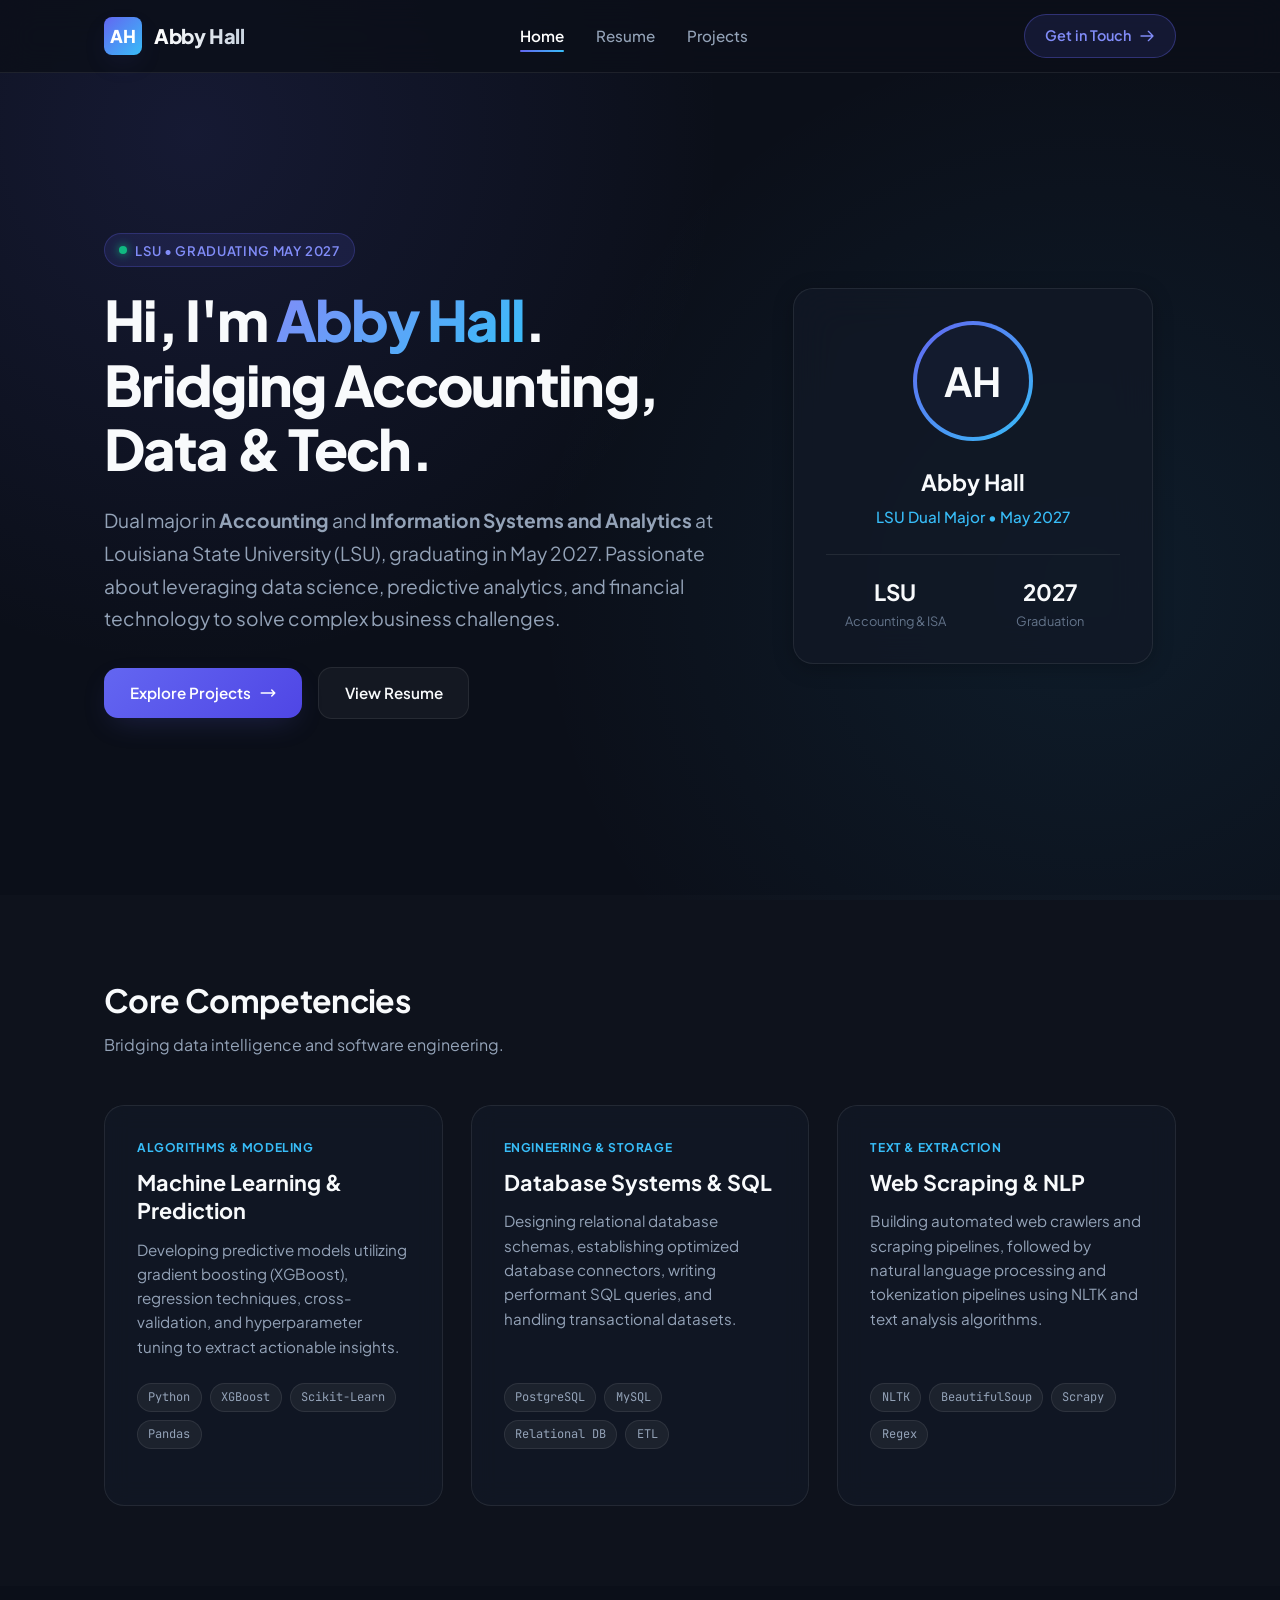
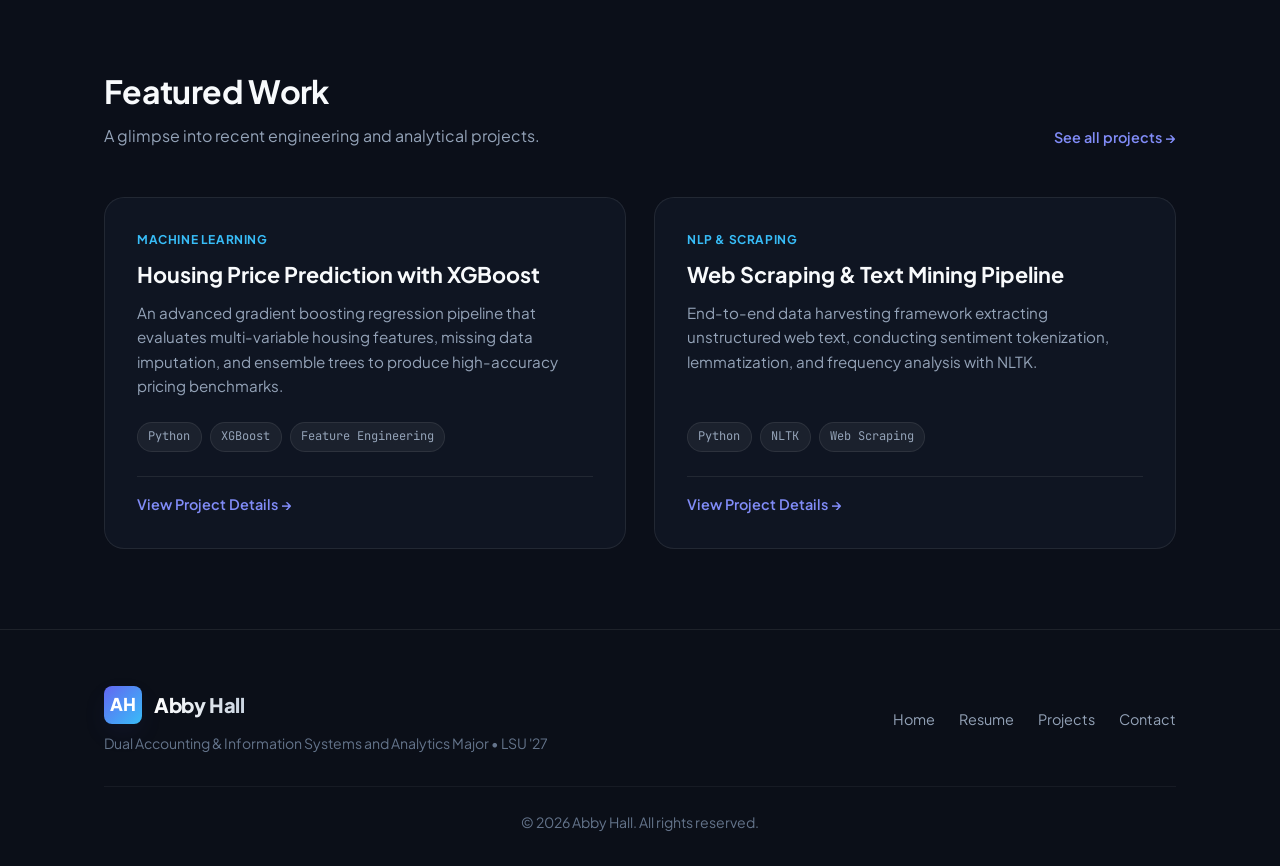
==== index.html @ ceff0d03 "Initial commit of personal website." ====
<!DOCTYPE html>
<html lang="en">

<head>
  <meta charset="UTF-8">
  <meta name="viewport" content="width=device-width, initial-scale=1.0">
  <meta name="description"
    content="Abby Hall - Dual Accounting and Information Systems and Analytics major at LSU graduating May 2027, bridging financial intelligence, data analytics, and software solutions.">
  <title>Abby Hall | Accounting & Information Systems and Analytics | LSU</title>
  <link rel="stylesheet" href="style.css">
</head>

<body>

  <!-- Navigation Header -->
  <header class="navbar" id="main-nav">
    <div class="container nav-container">
      <a href="index.html" class="logo" id="nav-brand">
        <div class="logo-badge">AH</div>
        <span>Abby Hall</span>
      </a>
      <ul class="nav-links" id="desktop-nav-links">
        <li><a href="index.html" class="nav-link active" id="nav-home">Home</a></li>
        <li><a href="resume.html" class="nav-link" id="nav-resume">Resume</a></li>
        <li><a href="project.html" class="nav-link" id="nav-projects">Projects</a></li>
      </ul>
      <a href="mailto:contact@abbyhall.dev" class="nav-cta" id="nav-contact-btn">
        <span>Get in Touch</span>
        <svg width="16" height="16" fill="none" stroke="currentColor" viewBox="0 0 24 24">
          <path stroke-linecap="round" stroke-linejoin="round" stroke-width="2" d="M14 5l7 7m0 0l-7 7m7-7H3" />
        </svg>
      </a>
    </div>
  </header>

  <!-- Main Content -->
  <main>
    <!-- Hero Section -->
    <section class="section" id="hero">
      <div class="container">
        <div class="hero-section">
          <div class="hero-content">
            <div class="badge" id="hero-badge">
              <span class="status-dot"></span>
              <span>LSU &bull; Graduating May 2027</span>
            </div>
            <h1 class="hero-title">
              Hi, I'm <span class="hero-highlight">Abby Hall</span>.<br>
              Bridging Accounting, Data & Tech.
            </h1>
            <p class="hero-description">
              Dual major in <strong>Accounting</strong> and <strong>Information Systems and Analytics</strong> at
              Louisiana State University (LSU), graduating in May 2027. Passionate about leveraging data science,
              predictive analytics, and financial technology to solve complex business challenges.
            </p>
            <div class="btn-group">
              <a href="project.html" class="btn btn-primary" id="hero-cta-projects">
                <span>Explore Projects</span>
                <svg width="18" height="18" fill="none" stroke="currentColor" viewBox="0 0 24 24">
                  <path stroke-linecap="round" stroke-linejoin="round" stroke-width="2" d="M17 8l4 4m0 0l-4 4m4-4H3" />
                </svg>
              </a>
              <a href="resume.html" class="btn btn-secondary" id="hero-cta-resume">
                <span>View Resume</span>
              </a>
            </div>
          </div>

          <div class="hero-visual">
            <div class="profile-card" id="profile-card">
              <div class="avatar-wrapper">
                <div class="avatar-placeholder">AH</div>
              </div>
              <div class="profile-info">
                <h2 class="profile-name">Abby Hall</h2>
                <p class="profile-role">LSU Dual Major &bull; May 2027</p>
                <div class="quick-stats">
                  <div class="stat-item">
                    <div class="stat-number">LSU</div>
                    <div class="stat-label">Accounting & ISA</div>
                  </div>
                  <div class="stat-item">
                    <div class="stat-number">2027</div>
                    <div class="stat-label">Graduation</div>
                  </div>
                </div>
              </div>
            </div>
          </div>
        </div>
      </div>
    </section>

    <!-- Core Focus Areas -->
    <section class="section" id="focus-areas" style="background: rgba(255, 255, 255, 0.01);">
      <div class="container">
        <div class="section-header">
          <div>
            <h2 class="section-title">Core Competencies</h2>
            <p class="section-subtitle">Bridging data intelligence and software engineering.</p>
          </div>
        </div>

        <div class="cards-grid">
          <!-- Card 1 -->
          <div class="card" id="card-ml">
            <span class="card-tag">Algorithms & Modeling</span>
            <h3 class="card-title">Machine Learning & Prediction</h3>
            <p class="card-text">
              Developing predictive models utilizing gradient boosting (XGBoost), regression techniques,
              cross-validation, and hyperparameter tuning to extract actionable insights.
            </p>
            <div class="tech-tags">
              <span class="tag-pill">Python</span>
              <span class="tag-pill">XGBoost</span>
              <span class="tag-pill">Scikit-Learn</span>
              <span class="tag-pill">Pandas</span>
            </div>
          </div>

          <!-- Card 2 -->
          <div class="card" id="card-data">
            <span class="card-tag">Engineering & Storage</span>
            <h3 class="card-title">Database Systems & SQL</h3>
            <p class="card-text">
              Designing relational database schemas, establishing optimized database connectors, writing performant SQL
              queries, and handling transactional datasets.
            </p>
            <div class="tech-tags">
              <span class="tag-pill">PostgreSQL</span>
              <span class="tag-pill">MySQL</span>
              <span class="tag-pill">Relational DB</span>
              <span class="tag-pill">ETL</span>
            </div>
          </div>

          <!-- Card 3 -->
          <div class="card" id="card-nlp">
            <span class="card-tag">Text & Extraction</span>
            <h3 class="card-title">Web Scraping & NLP</h3>
            <p class="card-text">
              Building automated web crawlers and scraping pipelines, followed by natural language processing and
              tokenization pipelines using NLTK and text analysis algorithms.
            </p>
            <div class="tech-tags">
              <span class="tag-pill">NLTK</span>
              <span class="tag-pill">BeautifulSoup</span>
              <span class="tag-pill">Scrapy</span>
              <span class="tag-pill">Regex</span>
            </div>
          </div>
        </div>
      </div>
    </section>

    <!-- Featured Projects Preview -->
    <section class="section" id="featured-preview">
      <div class="container">
        <div class="section-header">
          <div>
            <h2 class="section-title">Featured Work</h2>
            <p class="section-subtitle">A glimpse into recent engineering and analytical projects.</p>
          </div>
          <a href="project.html" class="card-link" id="link-all-projects">
            See all projects &rarr;
          </a>
        </div>

        <div class="cards-grid">
          <!-- Featured Project 1 -->
          <div class="card" id="feat-project-1">
            <span class="card-tag">Machine Learning</span>
            <h3 class="card-title">Housing Price Prediction with XGBoost</h3>
            <p class="card-text">
              An advanced gradient boosting regression pipeline that evaluates multi-variable housing features, missing
              data imputation, and ensemble trees to produce high-accuracy pricing benchmarks.
            </p>
            <div class="tech-tags">
              <span class="tag-pill">Python</span>
              <span class="tag-pill">XGBoost</span>
              <span class="tag-pill">Feature Engineering</span>
            </div>
            <div class="card-footer">
              <a href="project.html" class="card-link">View Project Details &rarr;</a>
            </div>
          </div>

          <!-- Featured Project 2 -->
          <div class="card" id="feat-project-2">
            <span class="card-tag">NLP & Scraping</span>
            <h3 class="card-title">Web Scraping & Text Mining Pipeline</h3>
            <p class="card-text">
              End-to-end data harvesting framework extracting unstructured web text, conducting sentiment tokenization,
              lemmatization, and frequency analysis with NLTK.
            </p>
            <div class="tech-tags">
              <span class="tag-pill">Python</span>
              <span class="tag-pill">NLTK</span>
              <span class="tag-pill">Web Scraping</span>
            </div>
            <div class="card-footer">
              <a href="project.html" class="card-link">View Project Details &rarr;</a>
            </div>
          </div>
        </div>
      </div>
    </section>
  </main>

  <!-- Footer -->
  <footer class="footer" id="main-footer">
    <div class="container">
      <div class="footer-inner">
        <div>
          <div class="logo">
            <div class="logo-badge">AH</div>
            <span>Abby Hall</span>
          </div>
          <p class="footer-copy" style="margin-top: 0.5rem;">
            Dual Accounting & Information Systems and Analytics Major &bull; LSU '27
          </p>
        </div>

        <div class="footer-links">
          <a href="index.html" class="footer-link">Home</a>
          <a href="resume.html" class="footer-link">Resume</a>
          <a href="project.html" class="footer-link">Projects</a>
          <a href="mailto:contact@abbyhall.dev" class="footer-link">Contact</a>
        </div>
      </div>
      <p class="footer-copy" style="margin-top: 1.5rem; text-align: center;">
        &copy; 2026 Abby Hall. All rights reserved.
      </p>
    </div>
  </footer>

</body>

</html>
---- style.css ----
/* ===================================================================
   Abby Hall - Personal Portfolio & Resume Stylesheet
   Modern, responsive design with CSS custom properties & animations
   =================================================================== */

@import url('https://fonts.googleapis.com/css2?family=Plus+Jakarta+Sans:wght@300;400;500;600;700;800&family=JetBrains+Mono:wght@400;500&display=swap');

:root {
  --bg: #0b0f19;
  --bg-card: rgba(18, 24, 38, 0.75);
  --bg-card-hover: rgba(28, 36, 56, 0.85);
  --surface: #131b2e;
  --surface-border: rgba(255, 255, 255, 0.08);
  --surface-border-hover: rgba(99, 102, 241, 0.35);

  --primary: #6366f1;
  --primary-light: #818cf8;
  --primary-glow: rgba(99, 102, 241, 0.25);
  --accent: #38bdf8;
  --accent-glow: rgba(56, 189, 248, 0.2);
  --emerald: #10b981;

  --text-main: #f8fafc;
  --text-secondary: #94a3b8;
  --text-muted: #64748b;

  --font-main: 'Plus Jakarta Sans', -apple-system, BlinkMacSystemFont, 'Segoe UI', Roboto, sans-serif;
  --font-mono: 'JetBrains Mono', monospace;

  --radius-sm: 8px;
  --radius-md: 14px;
  --radius-lg: 20px;
  --radius-full: 9999px;

  --transition-fast: 0.18s cubic-bezier(0.16, 1, 0.3, 1);
  --transition-smooth: 0.3s cubic-bezier(0.16, 1, 0.3, 1);
  --shadow-subtle: 0 4px 20px rgba(0, 0, 0, 0.25);
  --shadow-glow: 0 10px 30px -10px var(--primary-glow);
}

/* Base Reset & Typography */
* {
  margin: 0;
  padding: 0;
  box-sizing: border-box;
}

html {
  scroll-behavior: smooth;
  font-size: 16px;
}

body {
  font-family: var(--font-main);
  background-color: var(--bg);
  color: var(--text-main);
  line-height: 1.6;
  min-height: 100vh;
  display: flex;
  flex-direction: column;
  background-image:
    radial-gradient(circle at 15% 15%, rgba(99, 102, 241, 0.12) 0%, transparent 40%),
    radial-gradient(circle at 85% 65%, rgba(56, 189, 248, 0.08) 0%, transparent 45%);
  background-attachment: fixed;
  overflow-x: hidden;
}

a {
  color: inherit;
  text-decoration: none;
}

/* Container */
.container {
  width: 100%;
  max-width: 1120px;
  margin: 0 auto;
  padding: 0 1.5rem;
}

/* Header & Navigation */
.navbar {
  position: sticky;
  top: 0;
  z-index: 100;
  background: rgba(11, 15, 25, 0.82);
  backdrop-filter: blur(16px);
  -webkit-backdrop-filter: blur(16px);
  border-bottom: 1px solid var(--surface-border);
  transition: var(--transition-smooth);
}

.nav-container {
  display: flex;
  align-items: center;
  justify-content: space-between;
  height: 4.5rem;
}

.logo {
  display: flex;
  align-items: center;
  gap: 0.75rem;
  font-weight: 800;
  font-size: 1.25rem;
  letter-spacing: -0.02em;
}

.logo-badge {
  width: 38px;
  height: 38px;
  background: linear-gradient(135deg, var(--primary), var(--accent));
  border-radius: var(--radius-sm);
  display: grid;
  place-items: center;
  color: #fff;
  font-weight: 800;
  font-size: 1.1rem;
  box-shadow: var(--shadow-glow);
}

.logo span {
  background: linear-gradient(90deg, #fff, #cbd5e1);
  -webkit-background-clip: text;
  -webkit-text-fill-color: transparent;
}

.nav-links {
  display: flex;
  align-items: center;
  gap: 2rem;
  list-style: none;
}

.nav-link {
  font-size: 0.95rem;
  font-weight: 500;
  color: var(--text-secondary);
  transition: var(--transition-fast);
  position: relative;
  padding: 0.4rem 0;
}

.nav-link:hover {
  color: var(--text-main);
}

.nav-link.active {
  color: #fff;
  font-weight: 600;
}

.nav-link.active::after {
  content: '';
  position: absolute;
  bottom: 0;
  left: 0;
  width: 100%;
  height: 2px;
  background: linear-gradient(90deg, var(--primary), var(--accent));
  border-radius: var(--radius-full);
}

.nav-cta {
  display: inline-flex;
  align-items: center;
  gap: 0.5rem;
  padding: 0.6rem 1.25rem;
  background: rgba(99, 102, 241, 0.12);
  border: 1px solid rgba(99, 102, 241, 0.35);
  color: var(--primary-light);
  border-radius: var(--radius-full);
  font-size: 0.9rem;
  font-weight: 600;
  transition: var(--transition-smooth);
}

.nav-cta:hover {
  background: var(--primary);
  color: #fff;
  box-shadow: var(--shadow-glow);
  transform: translateY(-1px);
}

/* Mobile Nav Toggle */
.mobile-toggle {
  display: none;
  background: none;
  border: none;
  color: var(--text-main);
  font-size: 1.5rem;
  cursor: pointer;
}

/* Page Headers / Hero */
.page-header {
  padding: 4.5rem 0 2.5rem;
  text-align: center;
}

.badge {
  display: inline-flex;
  align-items: center;
  gap: 0.5rem;
  padding: 0.35rem 0.9rem;
  background: rgba(99, 102, 241, 0.12);
  border: 1px solid rgba(99, 102, 241, 0.25);
  color: var(--primary-light);
  border-radius: var(--radius-full);
  font-size: 0.82rem;
  font-weight: 600;
  text-transform: uppercase;
  letter-spacing: 0.05em;
  margin-bottom: 1.25rem;
}

.status-dot {
  width: 8px;
  height: 8px;
  background-color: var(--emerald);
  border-radius: 50%;
  box-shadow: 0 0 10px var(--emerald);
  display: inline-block;
}

.page-title {
  font-size: 2.75rem;
  font-weight: 800;
  letter-spacing: -0.03em;
  line-height: 1.2;
  margin-bottom: 1rem;
}

.page-subtitle {
  font-size: 1.15rem;
  color: var(--text-secondary);
  max-width: 650px;
  margin: 0 auto;
}

/* Buttons */
.btn-group {
  display: flex;
  gap: 1rem;
  align-items: center;
  flex-wrap: wrap;
}

.btn {
  display: inline-flex;
  align-items: center;
  justify-content: center;
  gap: 0.5rem;
  padding: 0.8rem 1.6rem;
  border-radius: var(--radius-md);
  font-weight: 600;
  font-size: 0.95rem;
  transition: var(--transition-smooth);
  cursor: pointer;
  border: none;
}

.btn-primary {
  background: linear-gradient(135deg, var(--primary), #4f46e5);
  color: #fff;
  box-shadow: var(--shadow-glow);
}

.btn-primary:hover {
  background: linear-gradient(135deg, #4f46e5, var(--primary));
  box-shadow: 0 12px 35px -8px var(--primary-glow);
  transform: translateY(-2px);
}

.btn-secondary {
  background: rgba(255, 255, 255, 0.04);
  border: 1px solid var(--surface-border);
  color: var(--text-main);
}

.btn-secondary:hover {
  background: rgba(255, 255, 255, 0.08);
  border-color: var(--surface-border-hover);
  transform: translateY(-2px);
}

/* Hero Section (index.html) */
.hero-section {
  padding: 5rem 0 6rem;
  display: grid;
  grid-template-columns: 1.2fr 0.8fr;
  gap: 3.5rem;
  align-items: center;
}

.hero-title {
  font-size: 3.5rem;
  font-weight: 800;
  line-height: 1.15;
  letter-spacing: -0.03em;
  margin-bottom: 1.5rem;
}

.hero-highlight {
  background: linear-gradient(135deg, var(--primary-light), var(--accent));
  -webkit-background-clip: text;
  -webkit-text-fill-color: transparent;
}

.hero-description {
  font-size: 1.2rem;
  color: var(--text-secondary);
  line-height: 1.7;
  margin-bottom: 2rem;
}

.hero-visual {
  position: relative;
  display: flex;
  justify-content: center;
}

.profile-card {
  width: 100%;
  max-width: 360px;
  background: var(--bg-card);
  backdrop-filter: blur(20px);
  border: 1px solid var(--surface-border);
  border-radius: var(--radius-lg);
  padding: 2rem;
  box-shadow: var(--shadow-subtle);
  position: relative;
  transition: var(--transition-smooth);
}

.profile-card:hover {
  border-color: var(--surface-border-hover);
  transform: translateY(-4px);
}

.avatar-wrapper {
  width: 120px;
  height: 120px;
  margin: 0 auto 1.5rem;
  border-radius: var(--radius-full);
  padding: 4px;
  background: linear-gradient(135deg, var(--primary), var(--accent));
  display: flex;
  align-items: center;
  justify-content: center;
}

.avatar-placeholder {
  width: 100%;
  height: 100%;
  border-radius: var(--radius-full);
  background: var(--surface);
  display: grid;
  place-items: center;
  font-size: 2.5rem;
  font-weight: 700;
  color: var(--text-main);
}

.profile-info {
  text-align: center;
}

.profile-name {
  font-size: 1.4rem;
  font-weight: 700;
  margin-bottom: 0.3rem;
}

.profile-role {
  color: var(--accent);
  font-size: 0.95rem;
  font-weight: 500;
  margin-bottom: 1.5rem;
}

.quick-stats {
  display: grid;
  grid-template-columns: repeat(2, 1fr);
  gap: 1rem;
  border-top: 1px solid var(--surface-border);
  padding-top: 1.25rem;
}

.stat-item {
  text-align: center;
}

.stat-number {
  font-size: 1.4rem;
  font-weight: 700;
  color: var(--text-main);
}

.stat-label {
  font-size: 0.8rem;
  color: var(--text-muted);
}

/* Feature/Grid Sections */
.section {
  padding: 5rem 0;
}

.section-header {
  margin-bottom: 3rem;
  display: flex;
  justify-content: space-between;
  align-items: flex-end;
  flex-wrap: wrap;
  gap: 1rem;
}

.section-title {
  font-size: 2rem;
  font-weight: 700;
  letter-spacing: -0.02em;
}

.section-subtitle {
  color: var(--text-secondary);
  margin-top: 0.35rem;
  font-size: 1rem;
}

.cards-grid {
  display: grid;
  grid-template-columns: repeat(auto-fit, minmax(320px, 1fr));
  gap: 1.75rem;
}

/* Generic Card */
.card {
  background: var(--bg-card);
  backdrop-filter: blur(12px);
  border: 1px solid var(--surface-border);
  border-radius: var(--radius-lg);
  padding: 2rem;
  transition: var(--transition-smooth);
  display: flex;
  flex-direction: column;
  position: relative;
  overflow: hidden;
}

.card:hover {
  background: var(--bg-card-hover);
  border-color: var(--surface-border-hover);
  transform: translateY(-4px);
  box-shadow: 0 12px 30px rgba(0, 0, 0, 0.3);
}

.card-tag {
  font-size: 0.75rem;
  font-weight: 700;
  text-transform: uppercase;
  letter-spacing: 0.05em;
  color: var(--accent);
  margin-bottom: 0.75rem;
}

.card-title {
  font-size: 1.35rem;
  font-weight: 700;
  margin-bottom: 0.75rem;
  line-height: 1.3;
}

.card-text {
  color: var(--text-secondary);
  font-size: 0.95rem;
  line-height: 1.6;
  margin-bottom: 1.5rem;
  flex-grow: 1;
}

.tech-tags {
  display: flex;
  flex-wrap: wrap;
  gap: 0.5rem;
  margin-bottom: 1.5rem;
}

.tag-pill {
  font-family: var(--font-mono);
  font-size: 0.75rem;
  padding: 0.25rem 0.65rem;
  border-radius: var(--radius-full);
  background: rgba(255, 255, 255, 0.05);
  border: 1px solid var(--surface-border);
  color: var(--text-secondary);
}

.card-footer {
  display: flex;
  align-items: center;
  justify-content: space-between;
  border-top: 1px solid var(--surface-border);
  padding-top: 1rem;
}

.card-link {
  font-weight: 600;
  font-size: 0.9rem;
  color: var(--primary-light);
  display: inline-flex;
  align-items: center;
  gap: 0.4rem;
  transition: var(--transition-fast);
}

.card-link:hover {
  color: #fff;
  gap: 0.6rem;
}

/* Resume Page Specific Styles */
.resume-container {
  display: grid;
  grid-template-columns: 2fr 1fr;
  gap: 3rem;
  padding-bottom: 5rem;
}

.timeline {
  position: relative;
  padding-left: 2rem;
  margin-bottom: 3rem;
}

.timeline::before {
  content: '';
  position: absolute;
  top: 0;
  bottom: 0;
  left: 7px;
  width: 2px;
  background: var(--surface-border);
}

.timeline-item {
  position: relative;
  margin-bottom: 2.5rem;
}

.timeline-dot {
  position: absolute;
  left: -2rem;
  top: 0.35rem;
  width: 16px;
  height: 16px;
  border-radius: 50%;
  background: var(--bg);
  border: 3px solid var(--primary);
  box-shadow: 0 0 10px var(--primary-glow);
}

.timeline-date {
  font-size: 0.85rem;
  font-family: var(--font-mono);
  color: var(--accent);
  margin-bottom: 0.35rem;
}

.timeline-title {
  font-size: 1.25rem;
  font-weight: 700;
  color: var(--text-main);
}

.timeline-company {
  font-size: 0.95rem;
  color: var(--text-secondary);
  font-weight: 500;
  margin-bottom: 0.75rem;
}

.timeline-desc {
  color: var(--text-secondary);
  font-size: 0.92rem;
  line-height: 1.6;
}

.timeline-desc li {
  margin-left: 1.2rem;
  margin-bottom: 0.4rem;
}

/* Skills Box */
.skills-group {
  margin-bottom: 2rem;
}

.skills-group-title {
  font-size: 1rem;
  font-weight: 700;
  color: var(--text-main);
  margin-bottom: 0.75rem;
  display: flex;
  align-items: center;
  gap: 0.5rem;
}

.skills-chips {
  display: flex;
  flex-wrap: wrap;
  gap: 0.5rem;
}

.skill-chip {
  padding: 0.4rem 0.85rem;
  background: rgba(255, 255, 255, 0.04);
  border: 1px solid var(--surface-border);
  border-radius: var(--radius-sm);
  font-size: 0.85rem;
  color: var(--text-secondary);
  transition: var(--transition-fast);
}

.skill-chip:hover {
  background: rgba(99, 102, 241, 0.15);
  border-color: rgba(99, 102, 241, 0.4);
  color: var(--text-main);
}

/* Filter controls on Projects page */
.filter-tabs {
  display: flex;
  gap: 0.5rem;
  flex-wrap: wrap;
  margin-bottom: 2.5rem;
}

.filter-btn {
  padding: 0.5rem 1.1rem;
  border-radius: var(--radius-full);
  background: rgba(255, 255, 255, 0.04);
  border: 1px solid var(--surface-border);
  color: var(--text-secondary);
  font-size: 0.88rem;
  font-weight: 500;
  cursor: pointer;
  transition: var(--transition-fast);
}

.filter-btn:hover {
  background: rgba(255, 255, 255, 0.08);
  color: var(--text-main);
}

.filter-btn.active {
  background: var(--primary);
  border-color: var(--primary);
  color: #fff;
  font-weight: 600;
}

/* Footer */
.footer {
  margin-top: auto;
  border-top: 1px solid var(--surface-border);
  background: rgba(11, 15, 25, 0.95);
  padding: 3.5rem 0 2rem;
}

.footer-inner {
  display: flex;
  justify-content: space-between;
  align-items: center;
  flex-wrap: wrap;
  gap: 1.5rem;
  padding-bottom: 2rem;
  border-bottom: 1px solid rgba(255, 255, 255, 0.05);
}

.footer-copy {
  color: var(--text-muted);
  font-size: 0.88rem;
}

.footer-links {
  display: flex;
  gap: 1.5rem;
}

.footer-link {
  color: var(--text-secondary);
  font-size: 0.9rem;
  transition: var(--transition-fast);
}

.footer-link:hover {
  color: var(--primary-light);
}

/* Print Styles for Resume */
@media print {
  body {
    background: #fff !important;
    color: #000 !important;
    font-size: 11pt;
  }

  .navbar,
  .footer,
  .btn-group,
  .badge,
  .filter-tabs {
    display: none !important;
  }

  .container {
    max-width: 100% !important;
    padding: 0 !important;
  }

  .resume-container {
    display: block !important;
  }

  .card,
  .timeline-item {
    border: none !important;
    box-shadow: none !important;
    background: transparent !important;
  }

  .page-title {
    color: #000 !important;
  }
}

/* Responsive adjustments */
@media (max-width: 860px) {
  .hero-section {
    grid-template-columns: 1fr;
    text-align: center;
    gap: 2.5rem;
  }

  .btn-group {
    justify-content: center;
  }

  .hero-title {
    font-size: 2.75rem;
  }

  .resume-container {
    grid-template-columns: 1fr;
  }
}

@media (max-width: 680px) {
  .nav-links {
    display: none;
  }

  .mobile-toggle {
    display: block;
  }

  .hero-title {
    font-size: 2.25rem;
  }

  .page-title {
    font-size: 2.1rem;
  }
}
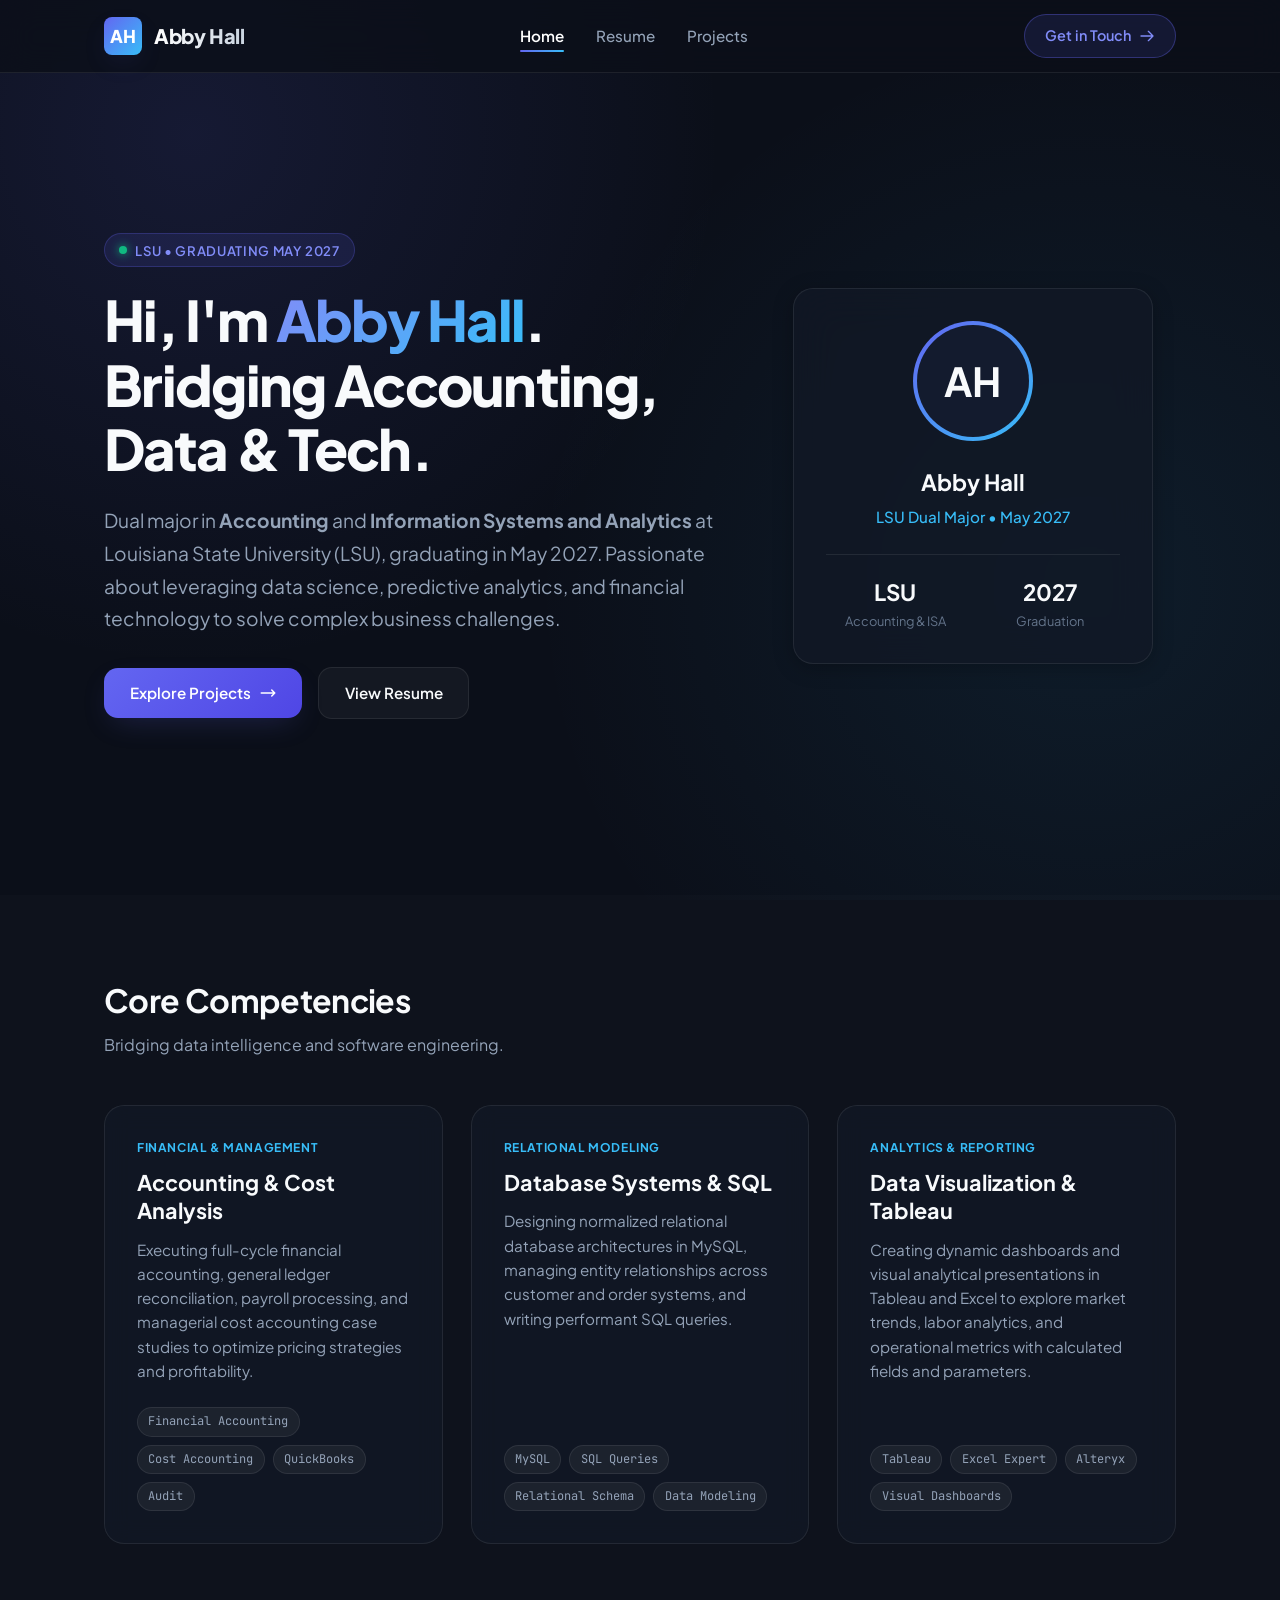
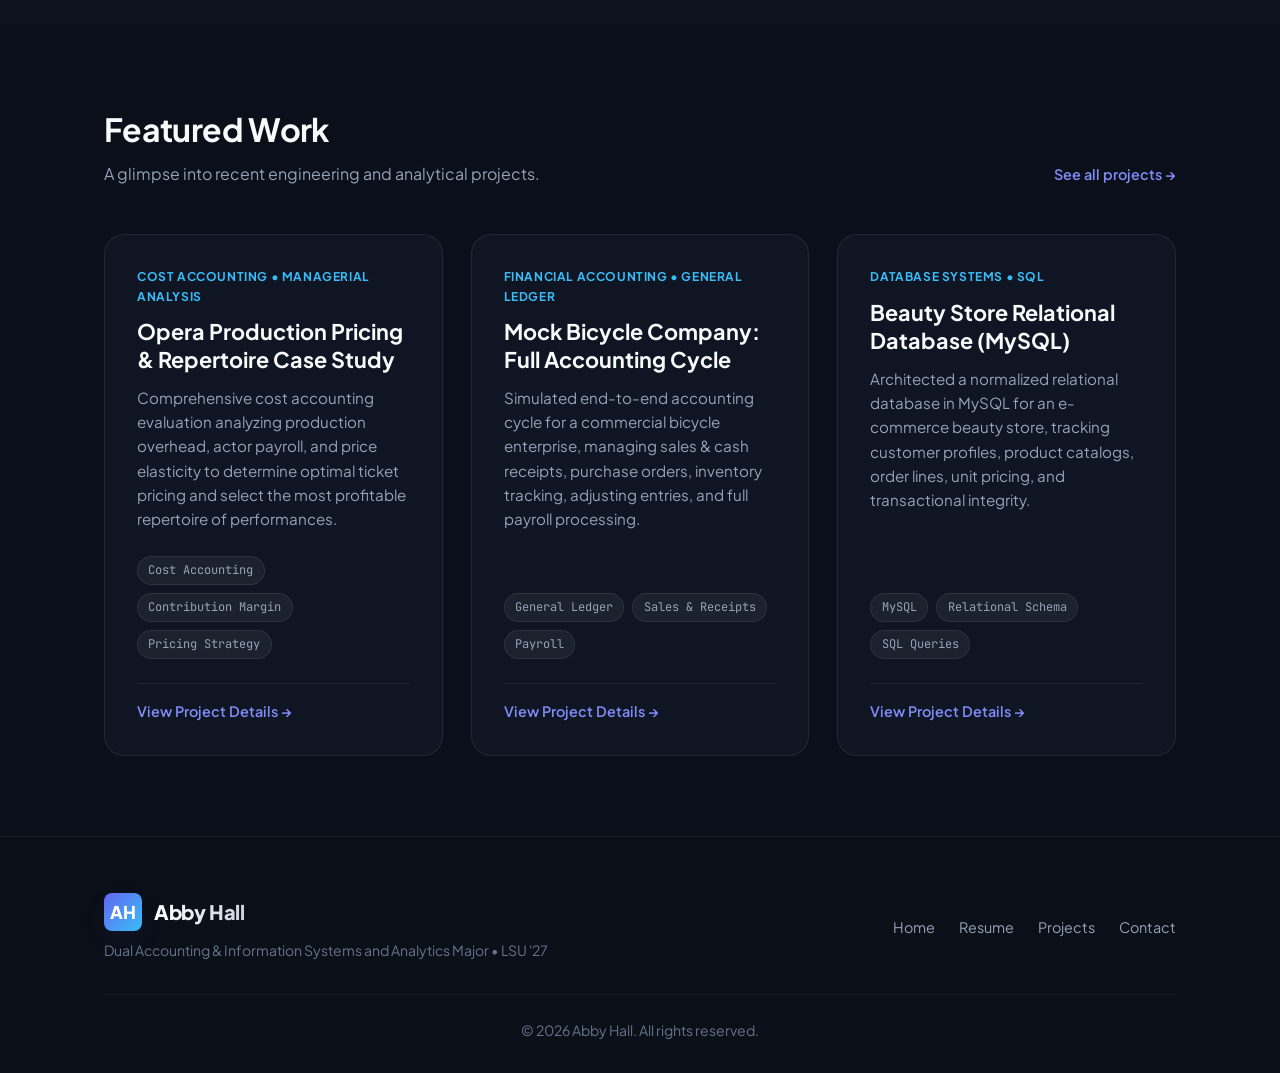
==== commit 60efd0c8: "updated the projects tab to reflect actual projects done in my accounting and isds courses" ====
--- a/index.html
+++ b/index.html
@@ -24,7 +24,7 @@
         <li><a href="resume.html" class="nav-link" id="nav-resume">Resume</a></li>
         <li><a href="project.html" class="nav-link" id="nav-projects">Projects</a></li>
       </ul>
-      <a href="mailto:contact@abbyhall.dev" class="nav-cta" id="nav-contact-btn">
+      <a href="mailto:abbymh05@gmail.com" class="nav-cta" id="nav-contact-btn">
         <span>Get in Touch</span>
         <svg width="16" height="16" fill="none" stroke="currentColor" viewBox="0 0 24 24">
           <path stroke-linecap="round" stroke-linejoin="round" stroke-width="2" d="M14 5l7 7m0 0l-7 7m7-7H3" />
@@ -103,50 +103,47 @@
 
         <div class="cards-grid">
           <!-- Card 1 -->
-          <div class="card" id="card-ml">
-            <span class="card-tag">Algorithms & Modeling</span>
-            <h3 class="card-title">Machine Learning & Prediction</h3>
-            <p class="card-text">
-              Developing predictive models utilizing gradient boosting (XGBoost), regression techniques,
-              cross-validation, and hyperparameter tuning to extract actionable insights.
-            </p>
-            <div class="tech-tags">
-              <span class="tag-pill">Python</span>
-              <span class="tag-pill">XGBoost</span>
-              <span class="tag-pill">Scikit-Learn</span>
-              <span class="tag-pill">Pandas</span>
+          <div class="card" id="card-accounting">
+            <span class="card-tag">Financial & Management</span>
+            <h3 class="card-title">Accounting & Cost Analysis</h3>
+            <p class="card-text">
+              Executing full-cycle financial accounting, general ledger reconciliation, payroll processing, and managerial cost accounting case studies to optimize pricing strategies and profitability.
+            </p>
+            <div class="tech-tags">
+              <span class="tag-pill">Financial Accounting</span>
+              <span class="tag-pill">Cost Accounting</span>
+              <span class="tag-pill">QuickBooks</span>
+              <span class="tag-pill">Audit</span>
             </div>
           </div>
 
           <!-- Card 2 -->
           <div class="card" id="card-data">
-            <span class="card-tag">Engineering & Storage</span>
+            <span class="card-tag">Relational Modeling</span>
             <h3 class="card-title">Database Systems & SQL</h3>
             <p class="card-text">
-              Designing relational database schemas, establishing optimized database connectors, writing performant SQL
-              queries, and handling transactional datasets.
-            </p>
-            <div class="tech-tags">
-              <span class="tag-pill">PostgreSQL</span>
+              Designing normalized relational database architectures in MySQL, managing entity relationships across customer and order systems, and writing performant SQL queries.
+            </p>
+            <div class="tech-tags">
               <span class="tag-pill">MySQL</span>
-              <span class="tag-pill">Relational DB</span>
-              <span class="tag-pill">ETL</span>
+              <span class="tag-pill">SQL Queries</span>
+              <span class="tag-pill">Relational Schema</span>
+              <span class="tag-pill">Data Modeling</span>
             </div>
           </div>
 
           <!-- Card 3 -->
-          <div class="card" id="card-nlp">
-            <span class="card-tag">Text & Extraction</span>
-            <h3 class="card-title">Web Scraping & NLP</h3>
-            <p class="card-text">
-              Building automated web crawlers and scraping pipelines, followed by natural language processing and
-              tokenization pipelines using NLTK and text analysis algorithms.
-            </p>
-            <div class="tech-tags">
-              <span class="tag-pill">NLTK</span>
-              <span class="tag-pill">BeautifulSoup</span>
-              <span class="tag-pill">Scrapy</span>
-              <span class="tag-pill">Regex</span>
+          <div class="card" id="card-analytics">
+            <span class="card-tag">Analytics & Reporting</span>
+            <h3 class="card-title">Data Visualization & Tableau</h3>
+            <p class="card-text">
+              Creating dynamic dashboards and visual analytical presentations in Tableau and Excel to explore market trends, labor analytics, and operational metrics with calculated fields and parameters.
+            </p>
+            <div class="tech-tags">
+              <span class="tag-pill">Tableau</span>
+              <span class="tag-pill">Excel Expert</span>
+              <span class="tag-pill">Alteryx</span>
+              <span class="tag-pill">Visual Dashboards</span>
             </div>
           </div>
         </div>
@@ -167,36 +164,51 @@
         </div>
 
         <div class="cards-grid">
-          <!-- Featured Project 1 -->
+          <!-- Featured Project 1: Cost Accounting Case Study -->
           <div class="card" id="feat-project-1">
-            <span class="card-tag">Machine Learning</span>
-            <h3 class="card-title">Housing Price Prediction with XGBoost</h3>
-            <p class="card-text">
-              An advanced gradient boosting regression pipeline that evaluates multi-variable housing features, missing
-              data imputation, and ensemble trees to produce high-accuracy pricing benchmarks.
-            </p>
-            <div class="tech-tags">
-              <span class="tag-pill">Python</span>
-              <span class="tag-pill">XGBoost</span>
-              <span class="tag-pill">Feature Engineering</span>
+            <span class="card-tag">Cost Accounting &bull; Managerial Analysis</span>
+            <h3 class="card-title">Opera Production Pricing & Repertoire Case Study</h3>
+            <p class="card-text">
+              Comprehensive cost accounting evaluation analyzing production overhead, actor payroll, and price elasticity to determine optimal ticket pricing and select the most profitable repertoire of performances.
+            </p>
+            <div class="tech-tags">
+              <span class="tag-pill">Cost Accounting</span>
+              <span class="tag-pill">Contribution Margin</span>
+              <span class="tag-pill">Pricing Strategy</span>
             </div>
             <div class="card-footer">
               <a href="project.html" class="card-link">View Project Details &rarr;</a>
             </div>
           </div>
 
-          <!-- Featured Project 2 -->
+          <!-- Featured Project 2: Mock Bicycle Accounting Cycle -->
           <div class="card" id="feat-project-2">
-            <span class="card-tag">NLP & Scraping</span>
-            <h3 class="card-title">Web Scraping & Text Mining Pipeline</h3>
-            <p class="card-text">
-              End-to-end data harvesting framework extracting unstructured web text, conducting sentiment tokenization,
-              lemmatization, and frequency analysis with NLTK.
-            </p>
-            <div class="tech-tags">
-              <span class="tag-pill">Python</span>
-              <span class="tag-pill">NLTK</span>
-              <span class="tag-pill">Web Scraping</span>
+            <span class="card-tag">Financial Accounting &bull; General Ledger</span>
+            <h3 class="card-title">Mock Bicycle Company: Full Accounting Cycle</h3>
+            <p class="card-text">
+              Simulated end-to-end accounting cycle for a commercial bicycle enterprise, managing sales & cash receipts, purchase orders, inventory tracking, adjusting entries, and full payroll processing.
+            </p>
+            <div class="tech-tags">
+              <span class="tag-pill">General Ledger</span>
+              <span class="tag-pill">Sales & Receipts</span>
+              <span class="tag-pill">Payroll</span>
+            </div>
+            <div class="card-footer">
+              <a href="project.html" class="card-link">View Project Details &rarr;</a>
+            </div>
+          </div>
+
+          <!-- Featured Project 3: Beauty Store Database (MySQL) -->
+          <div class="card" id="feat-project-3">
+            <span class="card-tag">Database Systems &bull; SQL</span>
+            <h3 class="card-title">Beauty Store Relational Database (MySQL)</h3>
+            <p class="card-text">
+              Architected a normalized relational database in MySQL for an e-commerce beauty store, tracking customer profiles, product catalogs, order lines, unit pricing, and transactional integrity.
+            </p>
+            <div class="tech-tags">
+              <span class="tag-pill">MySQL</span>
+              <span class="tag-pill">Relational Schema</span>
+              <span class="tag-pill">SQL Queries</span>
             </div>
             <div class="card-footer">
               <a href="project.html" class="card-link">View Project Details &rarr;</a>
@@ -225,7 +237,7 @@
           <a href="index.html" class="footer-link">Home</a>
           <a href="resume.html" class="footer-link">Resume</a>
           <a href="project.html" class="footer-link">Projects</a>
-          <a href="mailto:contact@abbyhall.dev" class="footer-link">Contact</a>
+          <a href="mailto:abbymh05@gmail.com" class="footer-link">Contact</a>
         </div>
       </div>
       <p class="footer-copy" style="margin-top: 1.5rem; text-align: center;">
--- a/style.css
+++ b/style.css
@@ -486,6 +486,10 @@
   margin-bottom: 1.5rem;
 }
 
+.card .tech-tags:last-child {
+  margin-bottom: 0;
+}
+
 .tag-pill {
   font-family: var(--font-mono);
   font-size: 0.75rem;
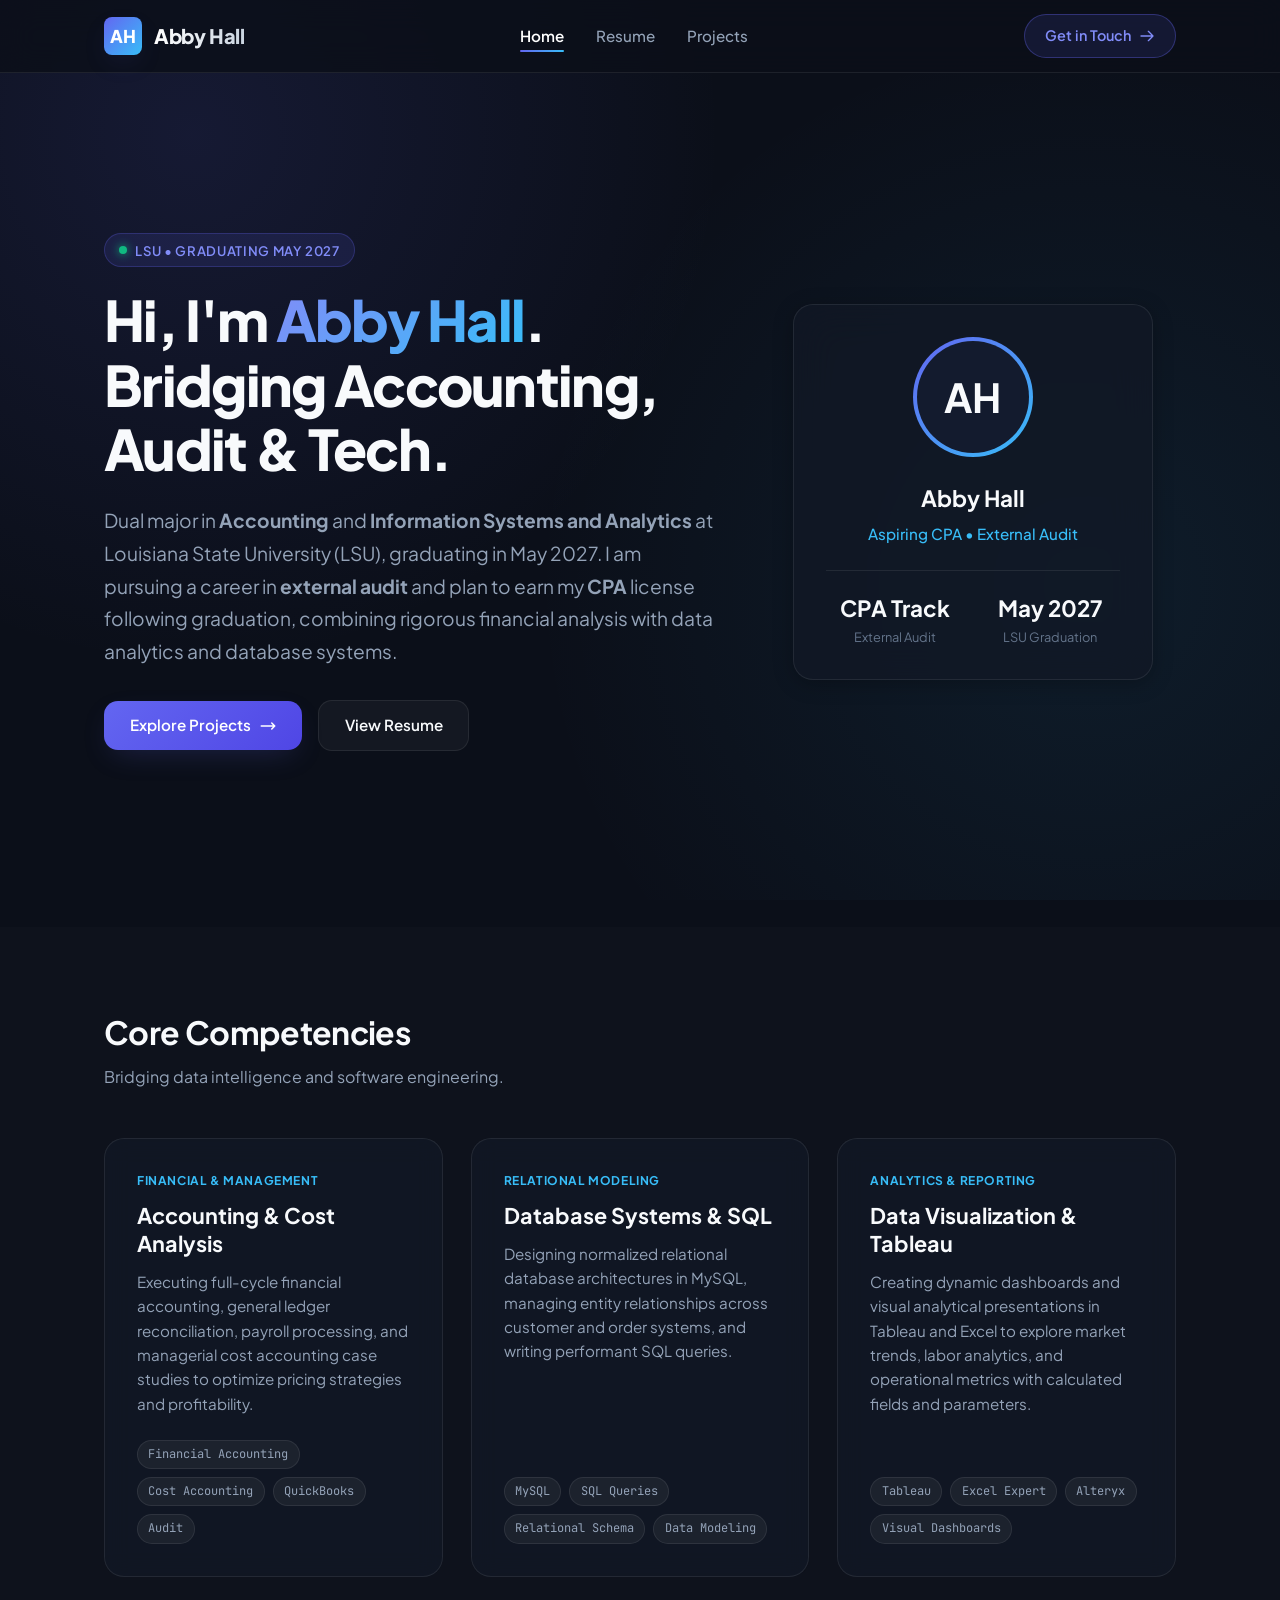
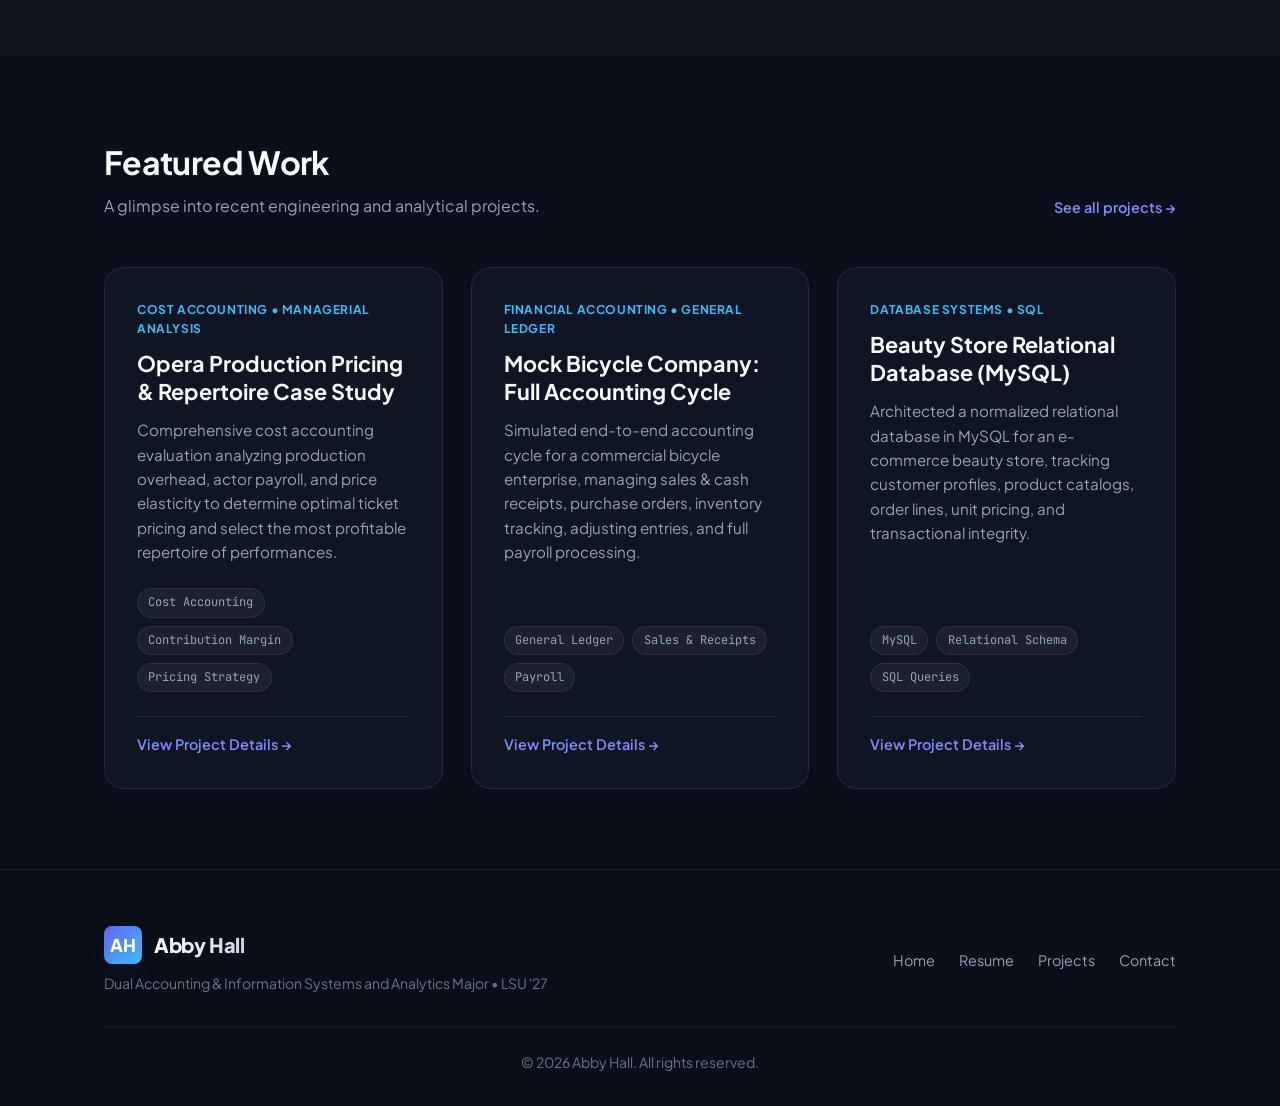
==== commit d5038d17: "updated the home page to share my plans after graduating" ====
--- a/index.html
+++ b/index.html
@@ -5,7 +5,7 @@
   <meta charset="UTF-8">
   <meta name="viewport" content="width=device-width, initial-scale=1.0">
   <meta name="description"
-    content="Abby Hall - Dual Accounting and Information Systems and Analytics major at LSU graduating May 2027, bridging financial intelligence, data analytics, and software solutions.">
+    content="Abby Hall - Dual Accounting and Information Systems and Analytics major at LSU graduating May 2027. Pursuing a career in external audit and planning to earn CPA licensure upon graduation.">
   <title>Abby Hall | Accounting & Information Systems and Analytics | LSU</title>
   <link rel="stylesheet" href="style.css">
 </head>
@@ -46,12 +46,13 @@
             </div>
             <h1 class="hero-title">
               Hi, I'm <span class="hero-highlight">Abby Hall</span>.<br>
-              Bridging Accounting, Data & Tech.
+              Bridging Accounting, Audit & Tech.
             </h1>
             <p class="hero-description">
               Dual major in <strong>Accounting</strong> and <strong>Information Systems and Analytics</strong> at
-              Louisiana State University (LSU), graduating in May 2027. Passionate about leveraging data science,
-              predictive analytics, and financial technology to solve complex business challenges.
+              Louisiana State University (LSU), graduating in May 2027. I am pursuing a career in
+              <strong>external audit</strong> and plan to earn my <strong>CPA</strong> license following graduation,
+              combining rigorous financial analysis with data analytics and database systems.
             </p>
             <div class="btn-group">
               <a href="project.html" class="btn btn-primary" id="hero-cta-projects">
@@ -73,15 +74,15 @@
               </div>
               <div class="profile-info">
                 <h2 class="profile-name">Abby Hall</h2>
-                <p class="profile-role">LSU Dual Major &bull; May 2027</p>
+                <p class="profile-role">Aspiring CPA &bull; External Audit</p>
                 <div class="quick-stats">
                   <div class="stat-item">
-                    <div class="stat-number">LSU</div>
-                    <div class="stat-label">Accounting & ISA</div>
+                    <div class="stat-number">CPA Track</div>
+                    <div class="stat-label">External Audit</div>
                   </div>
                   <div class="stat-item">
-                    <div class="stat-number">2027</div>
-                    <div class="stat-label">Graduation</div>
+                    <div class="stat-number">May 2027</div>
+                    <div class="stat-label">LSU Graduation</div>
                   </div>
                 </div>
               </div>
@@ -107,7 +108,8 @@
             <span class="card-tag">Financial & Management</span>
             <h3 class="card-title">Accounting & Cost Analysis</h3>
             <p class="card-text">
-              Executing full-cycle financial accounting, general ledger reconciliation, payroll processing, and managerial cost accounting case studies to optimize pricing strategies and profitability.
+              Executing full-cycle financial accounting, general ledger reconciliation, payroll processing, and
+              managerial cost accounting case studies to optimize pricing strategies and profitability.
             </p>
             <div class="tech-tags">
               <span class="tag-pill">Financial Accounting</span>
@@ -122,7 +124,8 @@
             <span class="card-tag">Relational Modeling</span>
             <h3 class="card-title">Database Systems & SQL</h3>
             <p class="card-text">
-              Designing normalized relational database architectures in MySQL, managing entity relationships across customer and order systems, and writing performant SQL queries.
+              Designing normalized relational database architectures in MySQL, managing entity relationships across
+              customer and order systems, and writing performant SQL queries.
             </p>
             <div class="tech-tags">
               <span class="tag-pill">MySQL</span>
@@ -137,7 +140,8 @@
             <span class="card-tag">Analytics & Reporting</span>
             <h3 class="card-title">Data Visualization & Tableau</h3>
             <p class="card-text">
-              Creating dynamic dashboards and visual analytical presentations in Tableau and Excel to explore market trends, labor analytics, and operational metrics with calculated fields and parameters.
+              Creating dynamic dashboards and visual analytical presentations in Tableau and Excel to explore market
+              trends, labor analytics, and operational metrics with calculated fields and parameters.
             </p>
             <div class="tech-tags">
               <span class="tag-pill">Tableau</span>
@@ -169,7 +173,8 @@
             <span class="card-tag">Cost Accounting &bull; Managerial Analysis</span>
             <h3 class="card-title">Opera Production Pricing & Repertoire Case Study</h3>
             <p class="card-text">
-              Comprehensive cost accounting evaluation analyzing production overhead, actor payroll, and price elasticity to determine optimal ticket pricing and select the most profitable repertoire of performances.
+              Comprehensive cost accounting evaluation analyzing production overhead, actor payroll, and price
+              elasticity to determine optimal ticket pricing and select the most profitable repertoire of performances.
             </p>
             <div class="tech-tags">
               <span class="tag-pill">Cost Accounting</span>
@@ -186,7 +191,8 @@
             <span class="card-tag">Financial Accounting &bull; General Ledger</span>
             <h3 class="card-title">Mock Bicycle Company: Full Accounting Cycle</h3>
             <p class="card-text">
-              Simulated end-to-end accounting cycle for a commercial bicycle enterprise, managing sales & cash receipts, purchase orders, inventory tracking, adjusting entries, and full payroll processing.
+              Simulated end-to-end accounting cycle for a commercial bicycle enterprise, managing sales & cash receipts,
+              purchase orders, inventory tracking, adjusting entries, and full payroll processing.
             </p>
             <div class="tech-tags">
               <span class="tag-pill">General Ledger</span>
@@ -203,7 +209,8 @@
             <span class="card-tag">Database Systems &bull; SQL</span>
             <h3 class="card-title">Beauty Store Relational Database (MySQL)</h3>
             <p class="card-text">
-              Architected a normalized relational database in MySQL for an e-commerce beauty store, tracking customer profiles, product catalogs, order lines, unit pricing, and transactional integrity.
+              Architected a normalized relational database in MySQL for an e-commerce beauty store, tracking customer
+              profiles, product catalogs, order lines, unit pricing, and transactional integrity.
             </p>
             <div class="tech-tags">
               <span class="tag-pill">MySQL</span>
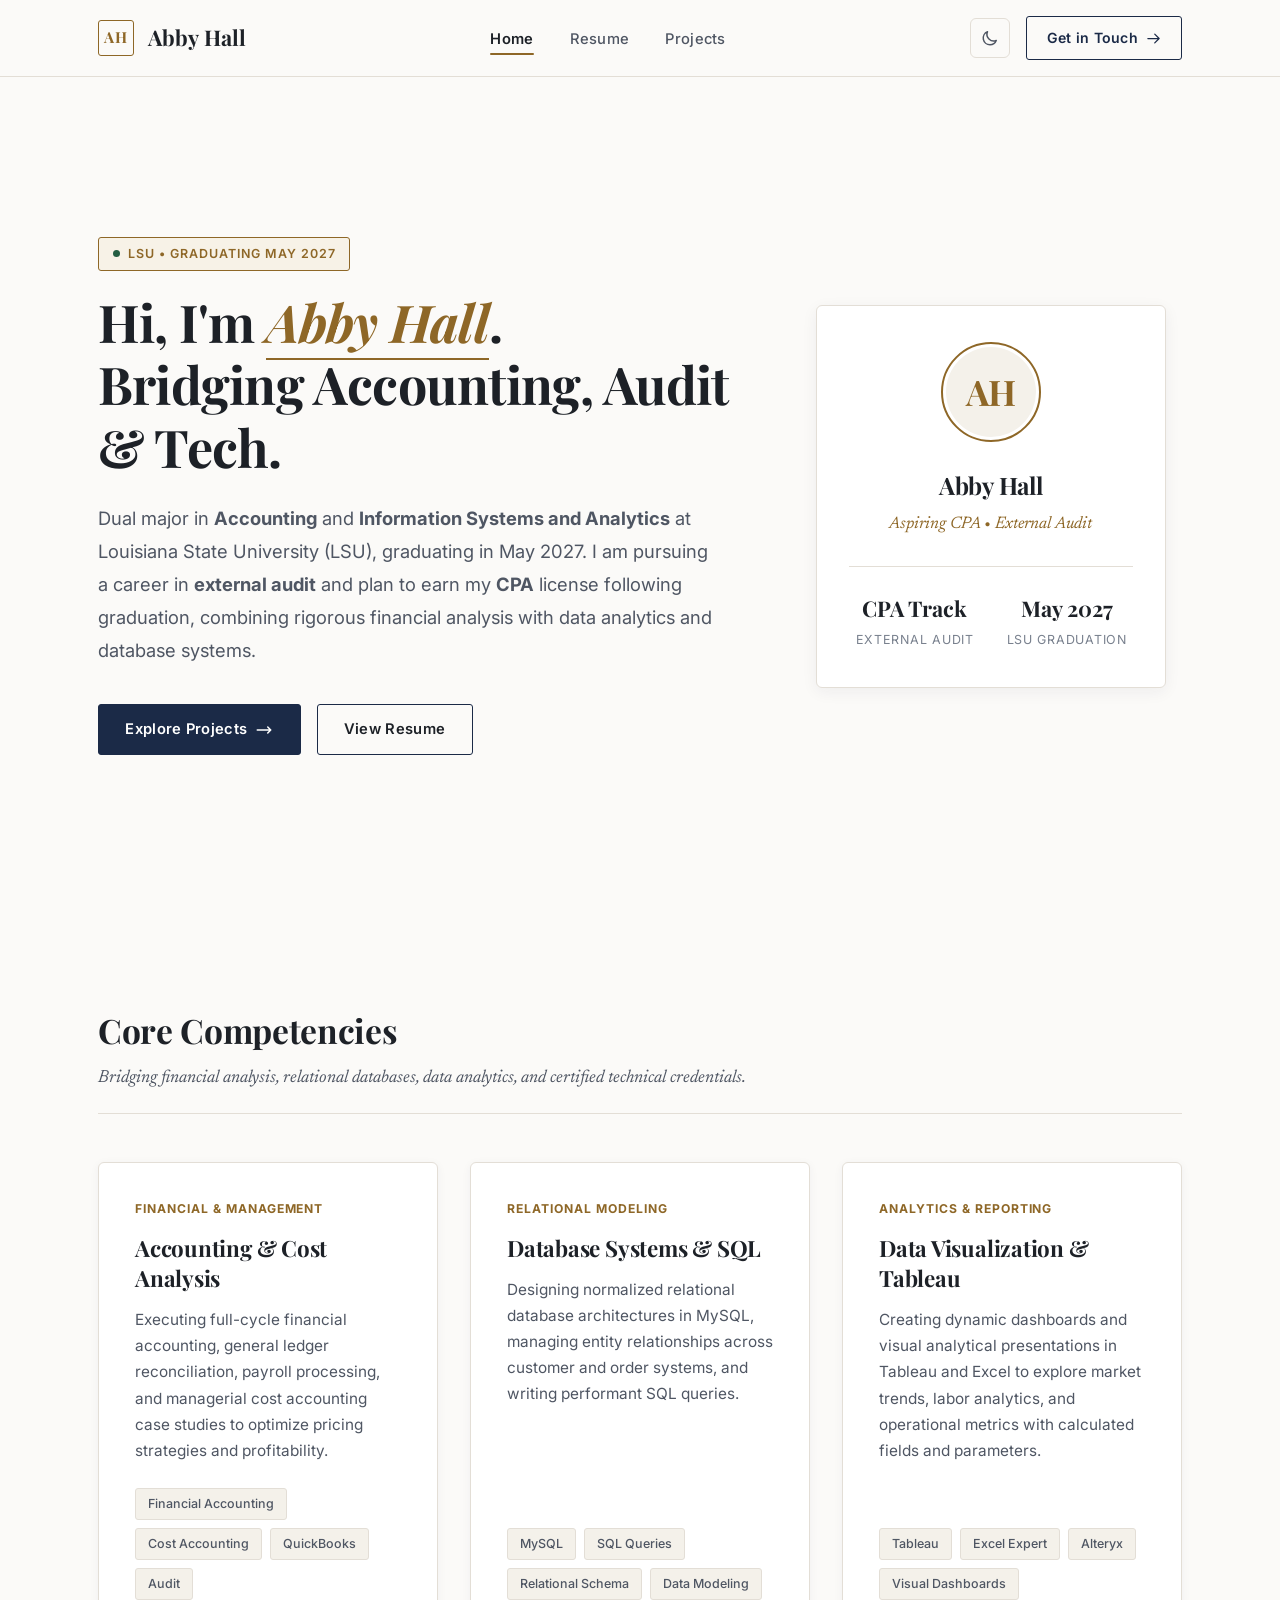
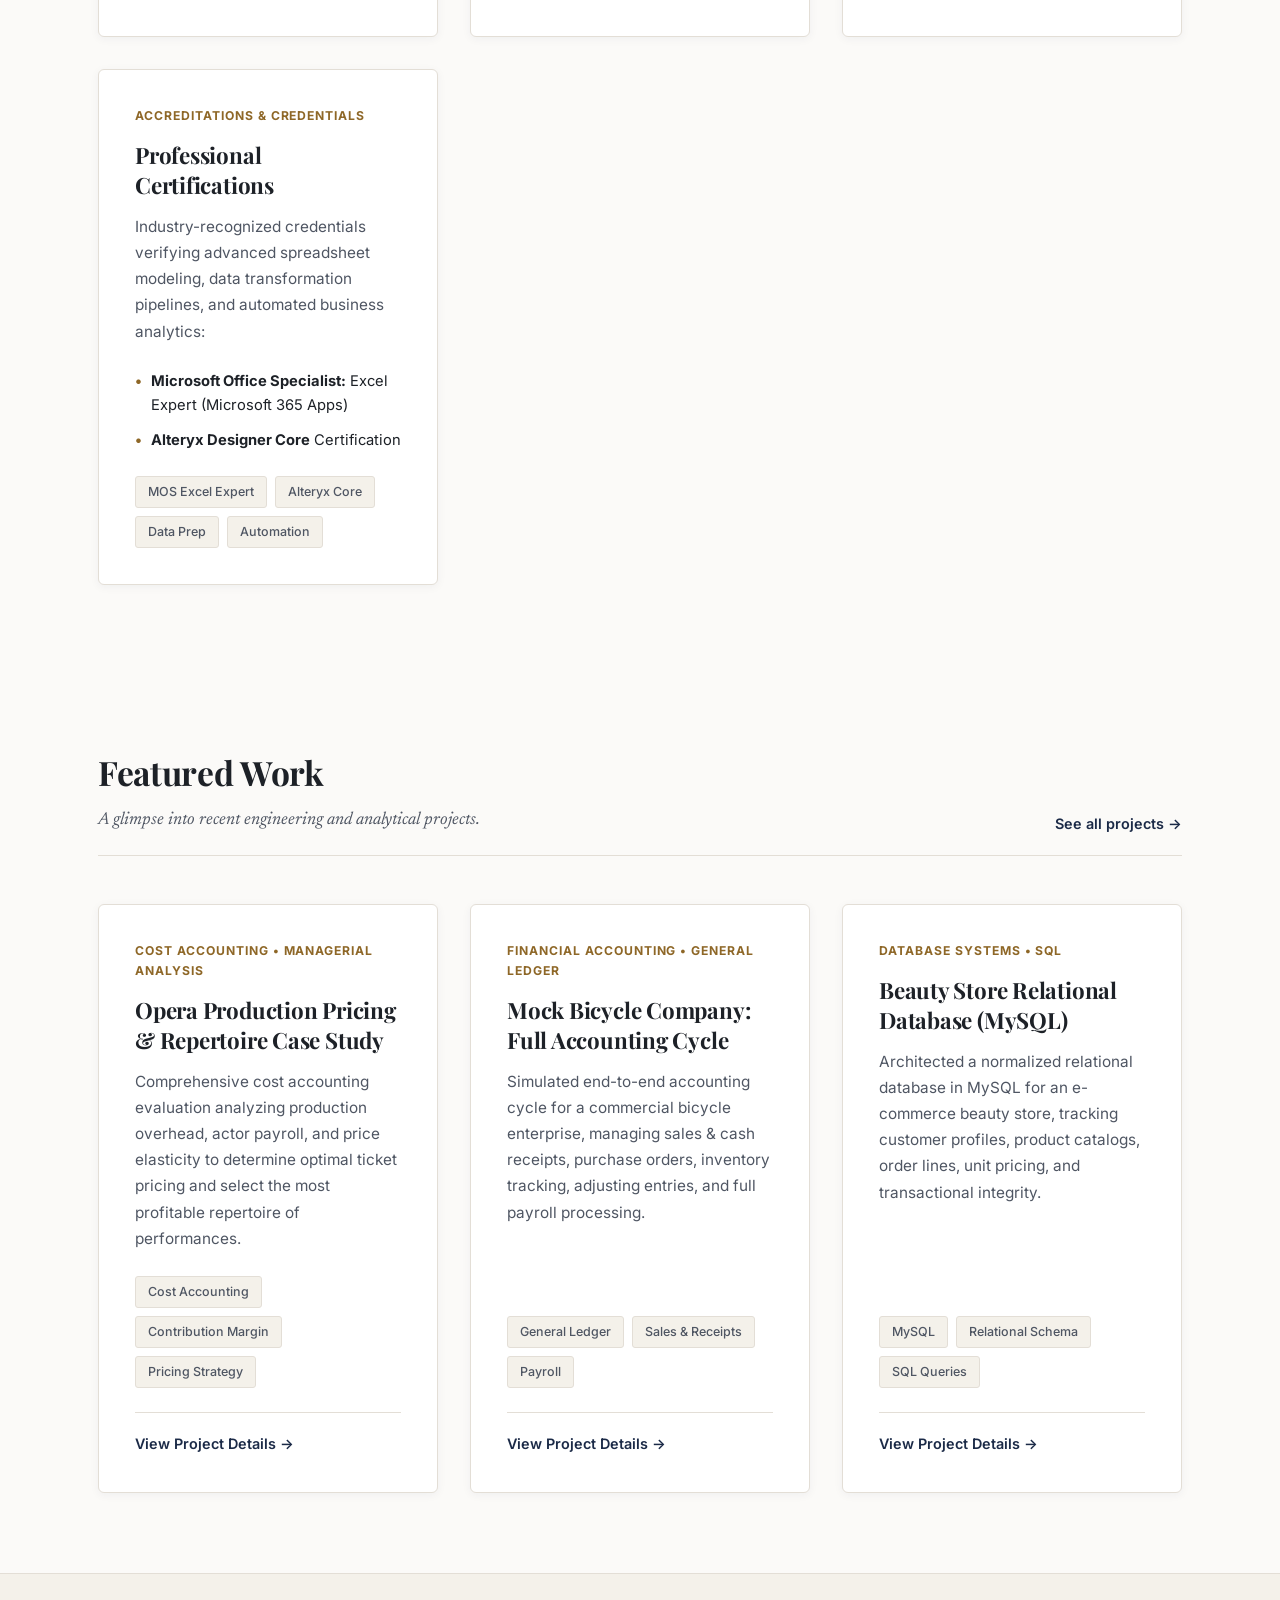
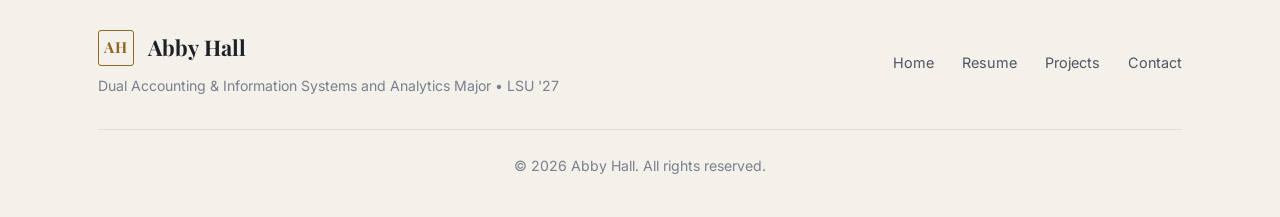
==== commit 405580b2: "updated theme, added light and dark mode, and revised core competencies" ====
--- a/index.html
+++ b/index.html
@@ -7,7 +7,8 @@
   <meta name="description"
     content="Abby Hall - Dual Accounting and Information Systems and Analytics major at LSU graduating May 2027. Pursuing a career in external audit and planning to earn CPA licensure upon graduation.">
   <title>Abby Hall | Accounting & Information Systems and Analytics | LSU</title>
-  <link rel="stylesheet" href="style.css">
+  <link rel="stylesheet" href="style.css?v=2">
+  <script src="theme.js?v=2"></script>
 </head>
 
 <body>
@@ -24,12 +25,23 @@
         <li><a href="resume.html" class="nav-link" id="nav-resume">Resume</a></li>
         <li><a href="project.html" class="nav-link" id="nav-projects">Projects</a></li>
       </ul>
-      <a href="mailto:abbymh05@gmail.com" class="nav-cta" id="nav-contact-btn">
-        <span>Get in Touch</span>
-        <svg width="16" height="16" fill="none" stroke="currentColor" viewBox="0 0 24 24">
-          <path stroke-linecap="round" stroke-linejoin="round" stroke-width="2" d="M14 5l7 7m0 0l-7 7m7-7H3" />
-        </svg>
-      </a>
+      <div class="nav-actions">
+        <button id="theme-toggle" class="theme-toggle" aria-label="Toggle light and dark theme" title="Toggle theme">
+          <svg class="sun-icon" width="18" height="18" fill="none" stroke="currentColor" viewBox="0 0 24 24">
+            <circle cx="12" cy="12" r="5" stroke-width="2"/>
+            <path stroke-linecap="round" stroke-width="2" d="M12 1v2m0 18v2M4.22 4.22l1.42 1.42m12.72 12.72l1.42 1.42M1 12h2m18 0h2M4.22 19.78l1.42-1.42M18.36 5.64l1.42-1.42"/>
+          </svg>
+          <svg class="moon-icon" width="18" height="18" fill="none" stroke="currentColor" viewBox="0 0 24 24">
+            <path stroke-linecap="round" stroke-linejoin="round" stroke-width="2" d="M20.354 15.354A9 9 0 018.646 3.646 9.003 9.003 0 0012 21a9.003 9.003 0 008.354-5.646z"/>
+          </svg>
+        </button>
+        <a href="mailto:abbymh05@gmail.com" class="nav-cta" id="nav-contact-btn">
+          <span>Get in Touch</span>
+          <svg width="15" height="15" fill="none" stroke="currentColor" viewBox="0 0 24 24">
+            <path stroke-linecap="round" stroke-linejoin="round" stroke-width="2" d="M14 5l7 7m0 0l-7 7m7-7H3" />
+          </svg>
+        </a>
+      </div>
     </div>
   </header>
 
@@ -98,7 +110,7 @@
         <div class="section-header">
           <div>
             <h2 class="section-title">Core Competencies</h2>
-            <p class="section-subtitle">Bridging data intelligence and software engineering.</p>
+            <p class="section-subtitle">Bridging financial analysis, relational databases, data analytics, and certified technical credentials.</p>
           </div>
         </div>
 
@@ -148,6 +160,31 @@
               <span class="tag-pill">Excel Expert</span>
               <span class="tag-pill">Alteryx</span>
               <span class="tag-pill">Visual Dashboards</span>
+            </div>
+          </div>
+
+          <!-- Card 4: Professional Certifications -->
+          <div class="card" id="card-certifications">
+            <span class="card-tag">Accreditations & Credentials</span>
+            <h3 class="card-title">Professional Certifications</h3>
+            <p class="card-text">
+              Industry-recognized credentials verifying advanced spreadsheet modeling, data transformation pipelines, and automated business analytics:
+            </p>
+            <ul style="list-style: none; margin-bottom: 1.5rem; display: flex; flex-direction: column; gap: 0.65rem; font-size: 0.92rem; color: var(--text-main);">
+              <li style="display: flex; gap: 0.55rem; align-items: flex-start;">
+                <span style="color: var(--accent); font-weight: bold;">&bull;</span>
+                <span><strong>Microsoft Office Specialist:</strong> Excel Expert (Microsoft 365 Apps)</span>
+              </li>
+              <li style="display: flex; gap: 0.55rem; align-items: flex-start;">
+                <span style="color: var(--accent); font-weight: bold;">&bull;</span>
+                <span><strong>Alteryx Designer Core</strong> Certification</span>
+              </li>
+            </ul>
+            <div class="tech-tags">
+              <span class="tag-pill">MOS Excel Expert</span>
+              <span class="tag-pill">Alteryx Core</span>
+              <span class="tag-pill">Data Prep</span>
+              <span class="tag-pill">Automation</span>
             </div>
           </div>
         </div>
--- a/style.css
+++ b/style.css
@@ -1,44 +1,90 @@
 /* ===================================================================
    Abby Hall - Personal Portfolio & Resume Stylesheet
-   Modern, responsive design with CSS custom properties & animations
-   =================================================================== */
-
-@import url('https://fonts.googleapis.com/css2?family=Plus+Jakarta+Sans:wght@300;400;500;600;700;800&family=JetBrains+Mono:wght@400;500&display=swap');
-
-:root {
-  --bg: #0b0f19;
-  --bg-card: rgba(18, 24, 38, 0.75);
-  --bg-card-hover: rgba(28, 36, 56, 0.85);
-  --surface: #131b2e;
-  --surface-border: rgba(255, 255, 255, 0.08);
-  --surface-border-hover: rgba(99, 102, 241, 0.35);
-
-  --primary: #6366f1;
-  --primary-light: #818cf8;
-  --primary-glow: rgba(99, 102, 241, 0.25);
-  --accent: #38bdf8;
-  --accent-glow: rgba(56, 189, 248, 0.2);
-  --emerald: #10b981;
-
-  --text-main: #f8fafc;
-  --text-secondary: #94a3b8;
-  --text-muted: #64748b;
-
-  --font-main: 'Plus Jakarta Sans', -apple-system, BlinkMacSystemFont, 'Segoe UI', Roboto, sans-serif;
-  --font-mono: 'JetBrains Mono', monospace;
-
-  --radius-sm: 8px;
-  --radius-md: 14px;
-  --radius-lg: 20px;
+   Classic Editorial Aesthetic with Light and Dark Modes
+   =================================================================== */
+
+@import url('https://fonts.googleapis.com/css2?family=Playfair+Display:ital,wght@0,400;0,500;0,600;0,700;0,800;1,400;1,600;1,700&family=Inter:wght@300;400;500;600;700&family=Newsreader:ital,opsz,wght@0,6..72,400;0,6..72,500;1,6..72,400;1,6..72,500&display=swap');
+
+/* ===================================================================
+   Color Variables & Design Tokens
+   =================================================================== */
+
+:root,
+[data-theme="light"] {
+  /* Classic Light Theme: Oxford Navy, Parchment, and Antique Gold */
+  --bg: #fbfaf8;
+  --bg-alt: #f4f1ea;
+  --bg-card: #ffffff;
+  --bg-card-hover: #ffffff;
+  --surface: #ffffff;
+  --surface-border: #e3ded6;
+  --surface-border-hover: #1b2a47;
+
+  --primary: #1b2a47;          /* Classic Oxford Navy */
+  --primary-light: #2c446e;
+  --primary-text: #ffffff;
+  --primary-hover: #0f192b;
+
+  --accent: #8e6727;           /* Antique Brass / Gold */
+  --accent-light: #ab8038;
+  --accent-soft: #f7f2e7;
+  --emerald: #245e43;          /* Hunter green status dot */
+
+  --text-main: #1d2127;        /* Soft Charcoal Ink */
+  --text-secondary: #4f5663;
+  --text-muted: #79818e;
+
+  --font-serif: 'Playfair Display', Georgia, 'Times New Roman', serif;
+  --font-body: 'Inter', -apple-system, BlinkMacSystemFont, 'Segoe UI', Roboto, sans-serif;
+  --font-editorial: 'Newsreader', Georgia, serif;
+
+  --radius-xs: 3px;
+  --radius-sm: 6px;
+  --radius-md: 8px;
+  --radius-lg: 12px;
   --radius-full: 9999px;
 
-  --transition-fast: 0.18s cubic-bezier(0.16, 1, 0.3, 1);
-  --transition-smooth: 0.3s cubic-bezier(0.16, 1, 0.3, 1);
-  --shadow-subtle: 0 4px 20px rgba(0, 0, 0, 0.25);
-  --shadow-glow: 0 10px 30px -10px var(--primary-glow);
-}
-
-/* Base Reset & Typography */
+  --shadow-subtle: 0 2px 10px rgba(27, 42, 71, 0.05);
+  --shadow-card: 0 4px 16px rgba(27, 42, 71, 0.06);
+  --shadow-hover: 0 10px 24px rgba(27, 42, 71, 0.1);
+
+  --transition-fast: 0.18s ease;
+  --transition-smooth: 0.28s cubic-bezier(0.16, 1, 0.3, 1);
+}
+
+[data-theme="dark"] {
+  /* Classic Dark Theme: Midnight Navy, Aged Gold foil, and Ivory text */
+  --bg: #101622;
+  --bg-alt: #0c111a;
+  --bg-card: #171f2e;
+  --bg-card-hover: #1c2637;
+  --surface: #171f2e;
+  --surface-border: rgba(227, 222, 214, 0.14);
+  --surface-border-hover: #d4af37;
+
+  --primary: #d4af37;          /* Refined Warm Gold */
+  --primary-light: #e6c55d;
+  --primary-text: #0d131f;     /* Dark navy text on gold button */
+  --primary-hover: #e0be4d;
+
+  --accent: #d4af37;
+  --accent-light: #e6c55d;
+  --accent-soft: rgba(212, 175, 55, 0.12);
+  --emerald: #48bb78;
+
+  --text-main: #f7f5f0;        /* Warm Ivory */
+  --text-secondary: #a4adbd;
+  --text-muted: #798292;
+
+  --shadow-subtle: 0 4px 14px rgba(0, 0, 0, 0.35);
+  --shadow-card: 0 6px 20px rgba(0, 0, 0, 0.4);
+  --shadow-hover: 0 12px 28px rgba(0, 0, 0, 0.55);
+}
+
+/* ===================================================================
+   Base Reset & Global Typography
+   =================================================================== */
+
 * {
   margin: 0;
   padding: 0;
@@ -51,18 +97,16 @@
 }
 
 body {
-  font-family: var(--font-main);
+  font-family: var(--font-body);
   background-color: var(--bg);
   color: var(--text-main);
-  line-height: 1.6;
+  line-height: 1.65;
   min-height: 100vh;
   display: flex;
   flex-direction: column;
-  background-image:
-    radial-gradient(circle at 15% 15%, rgba(99, 102, 241, 0.12) 0%, transparent 40%),
-    radial-gradient(circle at 85% 65%, rgba(56, 189, 248, 0.08) 0%, transparent 45%);
-  background-attachment: fixed;
-  overflow-x: hidden;
+  transition: background-color var(--transition-smooth), color var(--transition-smooth);
+  -webkit-font-smoothing: antialiased;
+  -moz-osx-font-smoothing: grayscale;
 }
 
 a {
@@ -70,75 +114,93 @@
   text-decoration: none;
 }
 
+h1, h2, h3, h4, h5, h6 {
+  font-family: var(--font-serif);
+  color: var(--text-main);
+  font-weight: 700;
+  letter-spacing: -0.01em;
+}
+
 /* Container */
 .container {
   width: 100%;
-  max-width: 1120px;
+  max-width: 1140px;
   margin: 0 auto;
-  padding: 0 1.5rem;
-}
-
-/* Header & Navigation */
+  padding: 0 1.75rem;
+}
+
+/* ===================================================================
+   Navigation Bar (Classic Header)
+   =================================================================== */
+
 .navbar {
   position: sticky;
   top: 0;
   z-index: 100;
-  background: rgba(11, 15, 25, 0.82);
-  backdrop-filter: blur(16px);
-  -webkit-backdrop-filter: blur(16px);
+  background: var(--bg);
   border-bottom: 1px solid var(--surface-border);
-  transition: var(--transition-smooth);
+  transition: background-color var(--transition-smooth), border-color var(--transition-smooth);
 }
 
 .nav-container {
   display: flex;
   align-items: center;
   justify-content: space-between;
-  height: 4.5rem;
+  height: 4.75rem;
 }
 
 .logo {
   display: flex;
   align-items: center;
-  gap: 0.75rem;
-  font-weight: 800;
-  font-size: 1.25rem;
-  letter-spacing: -0.02em;
+  gap: 0.85rem;
+  font-family: var(--font-serif);
+  font-weight: 700;
+  font-size: 1.35rem;
+  letter-spacing: 0.01em;
+  color: var(--text-main);
 }
 
 .logo-badge {
-  width: 38px;
-  height: 38px;
-  background: linear-gradient(135deg, var(--primary), var(--accent));
-  border-radius: var(--radius-sm);
+  width: 36px;
+  height: 36px;
+  background: transparent;
+  border: 1.5px solid var(--accent);
+  color: var(--accent);
+  border-radius: var(--radius-xs);
   display: grid;
   place-items: center;
-  color: #fff;
-  font-weight: 800;
-  font-size: 1.1rem;
-  box-shadow: var(--shadow-glow);
+  font-family: var(--font-serif);
+  font-weight: 700;
+  font-size: 0.95rem;
+  letter-spacing: 0.05em;
+  transition: var(--transition-fast);
+}
+
+.logo:hover .logo-badge {
+  background: var(--accent);
+  color: var(--bg);
 }
 
 .logo span {
-  background: linear-gradient(90deg, #fff, #cbd5e1);
-  -webkit-background-clip: text;
-  -webkit-text-fill-color: transparent;
+  font-family: var(--font-serif);
 }
 
 .nav-links {
   display: flex;
   align-items: center;
-  gap: 2rem;
+  gap: 2.25rem;
   list-style: none;
 }
 
 .nav-link {
-  font-size: 0.95rem;
+  font-family: var(--font-body);
+  font-size: 0.92rem;
   font-weight: 500;
+  letter-spacing: 0.02em;
   color: var(--text-secondary);
   transition: var(--transition-fast);
   position: relative;
-  padding: 0.4rem 0;
+  padding: 0.35rem 0;
 }
 
 .nav-link:hover {
@@ -146,19 +208,72 @@
 }
 
 .nav-link.active {
-  color: #fff;
+  color: var(--text-main);
   font-weight: 600;
 }
 
 .nav-link.active::after {
   content: '';
   position: absolute;
-  bottom: 0;
+  bottom: -2px;
   left: 0;
   width: 100%;
   height: 2px;
-  background: linear-gradient(90deg, var(--primary), var(--accent));
-  border-radius: var(--radius-full);
+  background: var(--accent);
+  border-radius: 1px;
+}
+
+/* Nav Actions (Theme Toggle + Contact CTA) */
+.nav-actions {
+  display: flex;
+  align-items: center;
+  gap: 1rem;
+}
+
+/* Theme Toggle Button */
+.theme-toggle {
+  display: inline-flex;
+  align-items: center;
+  justify-content: center;
+  width: 40px;
+  height: 40px;
+  border-radius: var(--radius-sm);
+  background: transparent;
+  border: 1px solid var(--surface-border);
+  color: var(--text-secondary);
+  cursor: pointer;
+  transition: var(--transition-fast);
+}
+
+.theme-toggle:hover {
+  color: var(--accent);
+  border-color: var(--accent);
+  background: var(--accent-soft);
+}
+
+/* Show/hide sun vs moon based on data-theme */
+.theme-toggle svg {
+  transition: transform var(--transition-fast);
+}
+
+.theme-toggle:hover svg {
+  transform: rotate(15deg);
+}
+
+[data-theme="dark"] .sun-icon {
+  display: block !important;
+}
+[data-theme="dark"] .moon-icon {
+  display: none !important;
+}
+
+[data-theme="light"] .sun-icon,
+:root:not([data-theme="dark"]) .sun-icon {
+  display: none !important;
+}
+[data-theme="light"] .moon-icon,
+:root:not([data-theme="dark"]) .moon-icon {
+  display: block !important;
 }
 
 .nav-cta {
@@ -166,79 +281,83 @@
   align-items: center;
   gap: 0.5rem;
   padding: 0.6rem 1.25rem;
-  background: rgba(99, 102, 241, 0.12);
-  border: 1px solid rgba(99, 102, 241, 0.35);
-  color: var(--primary-light);
-  border-radius: var(--radius-full);
-  font-size: 0.9rem;
+  background: transparent;
+  border: 1px solid var(--primary);
+  color: var(--primary);
+  border-radius: var(--radius-xs);
+  font-size: 0.88rem;
   font-weight: 600;
+  letter-spacing: 0.02em;
   transition: var(--transition-smooth);
+}
+
+[data-theme="dark"] .nav-cta {
+  border-color: var(--primary);
+  color: var(--primary);
 }
 
 .nav-cta:hover {
   background: var(--primary);
-  color: #fff;
-  box-shadow: var(--shadow-glow);
-  transform: translateY(-1px);
-}
-
-/* Mobile Nav Toggle */
-.mobile-toggle {
-  display: none;
-  background: none;
-  border: none;
-  color: var(--text-main);
-  font-size: 1.5rem;
-  cursor: pointer;
-}
-
-/* Page Headers / Hero */
+  color: var(--primary-text);
+}
+
+/* ===================================================================
+   Classic Page Header & Badges
+   =================================================================== */
+
 .page-header {
   padding: 4.5rem 0 2.5rem;
   text-align: center;
+  border-bottom: 1px solid var(--surface-border);
+  background: var(--bg-alt);
 }
 
 .badge {
   display: inline-flex;
   align-items: center;
   gap: 0.5rem;
-  padding: 0.35rem 0.9rem;
-  background: rgba(99, 102, 241, 0.12);
-  border: 1px solid rgba(99, 102, 241, 0.25);
-  color: var(--primary-light);
-  border-radius: var(--radius-full);
-  font-size: 0.82rem;
+  padding: 0.35rem 0.85rem;
+  background: var(--accent-soft);
+  border: 1px solid var(--accent);
+  color: var(--accent);
+  border-radius: var(--radius-xs);
+  font-family: var(--font-body);
+  font-size: 0.78rem;
   font-weight: 600;
   text-transform: uppercase;
-  letter-spacing: 0.05em;
+  letter-spacing: 0.08em;
   margin-bottom: 1.25rem;
 }
 
 .status-dot {
-  width: 8px;
-  height: 8px;
+  width: 7px;
+  height: 7px;
   background-color: var(--emerald);
   border-radius: 50%;
-  box-shadow: 0 0 10px var(--emerald);
   display: inline-block;
 }
 
 .page-title {
   font-size: 2.75rem;
-  font-weight: 800;
-  letter-spacing: -0.03em;
+  font-weight: 700;
   line-height: 1.2;
-  margin-bottom: 1rem;
+  margin-bottom: 0.85rem;
 }
 
 .page-subtitle {
-  font-size: 1.15rem;
-  color: var(--text-secondary);
-  max-width: 650px;
+  font-family: var(--font-editorial);
+  font-style: italic;
+  font-size: 1.25rem;
+  color: var(--text-secondary);
+  max-width: 680px;
   margin: 0 auto;
-}
-
-/* Buttons */
+  line-height: 1.6;
+}
+
+/* ===================================================================
+   Buttons & Links
+   =================================================================== */
+
 .btn-group {
   display: flex;
   gap: 1rem;
@@ -251,100 +370,110 @@
   align-items: center;
   justify-content: center;
   gap: 0.5rem;
-  padding: 0.8rem 1.6rem;
-  border-radius: var(--radius-md);
+  padding: 0.8rem 1.65rem;
+  border-radius: var(--radius-xs);
+  font-family: var(--font-body);
   font-weight: 600;
-  font-size: 0.95rem;
+  font-size: 0.92rem;
+  letter-spacing: 0.02em;
   transition: var(--transition-smooth);
   cursor: pointer;
-  border: none;
+  border: 1px solid transparent;
 }
 
 .btn-primary {
-  background: linear-gradient(135deg, var(--primary), #4f46e5);
-  color: #fff;
-  box-shadow: var(--shadow-glow);
+  background: var(--primary);
+  color: var(--primary-text);
+  border-color: var(--primary);
 }
 
 .btn-primary:hover {
-  background: linear-gradient(135deg, #4f46e5, var(--primary));
-  box-shadow: 0 12px 35px -8px var(--primary-glow);
-  transform: translateY(-2px);
+  background: var(--primary-hover);
+  border-color: var(--primary-hover);
+  transform: translateY(-1px);
+  box-shadow: var(--shadow-card);
 }
 
 .btn-secondary {
-  background: rgba(255, 255, 255, 0.04);
-  border: 1px solid var(--surface-border);
+  background: transparent;
+  border: 1px solid var(--surface-border-hover);
   color: var(--text-main);
 }
 
 .btn-secondary:hover {
-  background: rgba(255, 255, 255, 0.08);
-  border-color: var(--surface-border-hover);
-  transform: translateY(-2px);
-}
-
-/* Hero Section (index.html) */
+  background: var(--bg-alt);
+  color: var(--text-main);
+  border-color: var(--accent);
+  transform: translateY(-1px);
+}
+
+/* ===================================================================
+   Hero Section (index.html)
+   =================================================================== */
+
 .hero-section {
-  padding: 5rem 0 6rem;
+  padding: 5rem 0 5.5rem;
   display: grid;
-  grid-template-columns: 1.2fr 0.8fr;
-  gap: 3.5rem;
+  grid-template-columns: 1.25fr 0.75fr;
+  gap: 4rem;
   align-items: center;
 }
 
 .hero-title {
-  font-size: 3.5rem;
-  font-weight: 800;
-  line-height: 1.15;
-  letter-spacing: -0.03em;
+  font-size: 3.25rem;
+  font-weight: 700;
+  line-height: 1.2;
   margin-bottom: 1.5rem;
+  letter-spacing: -0.015em;
 }
 
 .hero-highlight {
-  background: linear-gradient(135deg, var(--primary-light), var(--accent));
-  -webkit-background-clip: text;
-  -webkit-text-fill-color: transparent;
+  font-family: var(--font-serif);
+  font-style: italic;
+  color: var(--accent);
+  border-bottom: 2px solid var(--accent);
+  padding-bottom: 2px;
 }
 
 .hero-description {
-  font-size: 1.2rem;
-  color: var(--text-secondary);
-  line-height: 1.7;
-  margin-bottom: 2rem;
+  font-size: 1.15rem;
+  color: var(--text-secondary);
+  line-height: 1.8;
+  margin-bottom: 2.25rem;
+  max-width: 620px;
 }
 
 .hero-visual {
-  position: relative;
   display: flex;
   justify-content: center;
 }
 
+/* Classic Profile Card */
 .profile-card {
   width: 100%;
-  max-width: 360px;
+  max-width: 350px;
   background: var(--bg-card);
-  backdrop-filter: blur(20px);
   border: 1px solid var(--surface-border);
-  border-radius: var(--radius-lg);
-  padding: 2rem;
-  box-shadow: var(--shadow-subtle);
+  border-radius: var(--radius-sm);
+  padding: 2.25rem 2rem;
+  box-shadow: var(--shadow-card);
   position: relative;
+  text-align: center;
   transition: var(--transition-smooth);
 }
 
 .profile-card:hover {
-  border-color: var(--surface-border-hover);
-  transform: translateY(-4px);
+  border-color: var(--accent);
+  box-shadow: var(--shadow-hover);
 }
 
 .avatar-wrapper {
-  width: 120px;
-  height: 120px;
+  width: 100px;
+  height: 100px;
   margin: 0 auto 1.5rem;
   border-radius: var(--radius-full);
-  padding: 4px;
-  background: linear-gradient(135deg, var(--primary), var(--accent));
+  padding: 3px;
+  border: 2px solid var(--accent);
   display: flex;
   align-items: center;
   justify-content: center;
@@ -354,37 +483,35 @@
   width: 100%;
   height: 100%;
   border-radius: var(--radius-full);
-  background: var(--surface);
+  background: var(--bg-alt);
   display: grid;
   place-items: center;
-  font-size: 2.5rem;
-  font-weight: 700;
-  color: var(--text-main);
-}
-
-.profile-info {
-  text-align: center;
+  font-family: var(--font-serif);
+  font-size: 2.2rem;
+  font-weight: 700;
+  color: var(--accent);
 }
 
 .profile-name {
-  font-size: 1.4rem;
-  font-weight: 700;
-  margin-bottom: 0.3rem;
+  font-size: 1.5rem;
+  font-weight: 700;
+  margin-bottom: 0.35rem;
 }
 
 .profile-role {
+  font-family: var(--font-editorial);
+  font-style: italic;
   color: var(--accent);
-  font-size: 0.95rem;
-  font-weight: 500;
-  margin-bottom: 1.5rem;
+  font-size: 1.05rem;
+  margin-bottom: 1.75rem;
 }
 
 .quick-stats {
   display: grid;
   grid-template-columns: repeat(2, 1fr);
-  gap: 1rem;
+  gap: 1.25rem;
   border-top: 1px solid var(--surface-border);
-  padding-top: 1.25rem;
+  padding-top: 1.5rem;
 }
 
 .stat-item {
@@ -392,17 +519,24 @@
 }
 
 .stat-number {
-  font-size: 1.4rem;
+  font-family: var(--font-serif);
+  font-size: 1.35rem;
   font-weight: 700;
   color: var(--text-main);
 }
 
 .stat-label {
-  font-size: 0.8rem;
+  font-size: 0.78rem;
+  text-transform: uppercase;
+  letter-spacing: 0.06em;
   color: var(--text-muted);
-}
-
-/* Feature/Grid Sections */
+  margin-top: 0.2rem;
+}
+
+/* ===================================================================
+   Sections & Cards Layout
+   =================================================================== */
+
 .section {
   padding: 5rem 0;
 }
@@ -414,67 +548,69 @@
   align-items: flex-end;
   flex-wrap: wrap;
   gap: 1rem;
+  border-bottom: 1px solid var(--surface-border);
+  padding-bottom: 1.25rem;
 }
 
 .section-title {
-  font-size: 2rem;
-  font-weight: 700;
-  letter-spacing: -0.02em;
+  font-size: 2.1rem;
+  font-weight: 700;
 }
 
 .section-subtitle {
+  font-family: var(--font-editorial);
+  font-style: italic;
   color: var(--text-secondary);
   margin-top: 0.35rem;
-  font-size: 1rem;
+  font-size: 1.1rem;
 }
 
 .cards-grid {
   display: grid;
   grid-template-columns: repeat(auto-fit, minmax(320px, 1fr));
-  gap: 1.75rem;
-}
-
-/* Generic Card */
+  gap: 2rem;
+}
+
+/* Classic Structured Card */
 .card {
   background: var(--bg-card);
-  backdrop-filter: blur(12px);
   border: 1px solid var(--surface-border);
-  border-radius: var(--radius-lg);
-  padding: 2rem;
+  border-radius: var(--radius-sm);
+  padding: 2.25rem;
   transition: var(--transition-smooth);
   display: flex;
   flex-direction: column;
+  box-shadow: var(--shadow-subtle);
   position: relative;
-  overflow: hidden;
 }
 
 .card:hover {
-  background: var(--bg-card-hover);
-  border-color: var(--surface-border-hover);
-  transform: translateY(-4px);
-  box-shadow: 0 12px 30px rgba(0, 0, 0, 0.3);
+  border-color: var(--accent);
+  box-shadow: var(--shadow-card);
+  transform: translateY(-2px);
 }
 
 .card-tag {
-  font-size: 0.75rem;
+  font-size: 0.76rem;
   font-weight: 700;
   text-transform: uppercase;
-  letter-spacing: 0.05em;
+  letter-spacing: 0.08em;
   color: var(--accent);
-  margin-bottom: 0.75rem;
+  margin-bottom: 0.85rem;
+  display: block;
 }
 
 .card-title {
-  font-size: 1.35rem;
-  font-weight: 700;
-  margin-bottom: 0.75rem;
-  line-height: 1.3;
+  font-size: 1.4rem;
+  font-weight: 700;
+  margin-bottom: 0.85rem;
+  line-height: 1.35;
 }
 
 .card-text {
   color: var(--text-secondary);
-  font-size: 0.95rem;
-  line-height: 1.6;
+  font-size: 0.96rem;
+  line-height: 1.7;
   margin-bottom: 1.5rem;
   flex-grow: 1;
 }
@@ -491,11 +627,12 @@
 }
 
 .tag-pill {
-  font-family: var(--font-mono);
-  font-size: 0.75rem;
-  padding: 0.25rem 0.65rem;
-  border-radius: var(--radius-full);
-  background: rgba(255, 255, 255, 0.05);
+  font-family: var(--font-body);
+  font-size: 0.78rem;
+  font-weight: 500;
+  padding: 0.3rem 0.75rem;
+  border-radius: var(--radius-xs);
+  background: var(--bg-alt);
   border: 1px solid var(--surface-border);
   color: var(--text-secondary);
 }
@@ -505,30 +642,38 @@
   align-items: center;
   justify-content: space-between;
   border-top: 1px solid var(--surface-border);
-  padding-top: 1rem;
+  padding-top: 1.15rem;
 }
 
 .card-link {
+  font-family: var(--font-body);
   font-weight: 600;
   font-size: 0.9rem;
-  color: var(--primary-light);
+  color: var(--primary);
   display: inline-flex;
   align-items: center;
   gap: 0.4rem;
   transition: var(--transition-fast);
 }
 
+[data-theme="dark"] .card-link {
+  color: var(--primary);
+}
+
 .card-link:hover {
-  color: #fff;
+  color: var(--accent);
   gap: 0.6rem;
 }
 
-/* Resume Page Specific Styles */
+/* ===================================================================
+   Resume Specific Styles (Classic CV)
+   =================================================================== */
+
 .resume-container {
   display: grid;
-  grid-template-columns: 2fr 1fr;
-  gap: 3rem;
-  padding-bottom: 5rem;
+  grid-template-columns: 1.9fr 1.1fr;
+  gap: 3.5rem;
+  padding-bottom: 4rem;
 }
 
 .timeline {
@@ -540,69 +685,79 @@
 .timeline::before {
   content: '';
   position: absolute;
-  top: 0;
+  top: 0.5rem;
   bottom: 0;
-  left: 7px;
+  left: 6px;
   width: 2px;
   background: var(--surface-border);
 }
 
 .timeline-item {
   position: relative;
-  margin-bottom: 2.5rem;
+  margin-bottom: 2.75rem;
 }
 
 .timeline-dot {
   position: absolute;
   left: -2rem;
-  top: 0.35rem;
-  width: 16px;
-  height: 16px;
+  top: 0.45rem;
+  width: 14px;
+  height: 14px;
   border-radius: 50%;
   background: var(--bg);
-  border: 3px solid var(--primary);
-  box-shadow: 0 0 10px var(--primary-glow);
+  border: 2px solid var(--accent);
 }
 
 .timeline-date {
-  font-size: 0.85rem;
-  font-family: var(--font-mono);
+  font-size: 0.82rem;
+  text-transform: uppercase;
+  letter-spacing: 0.08em;
+  font-weight: 600;
   color: var(--accent);
   margin-bottom: 0.35rem;
 }
 
 .timeline-title {
-  font-size: 1.25rem;
-  font-weight: 700;
-  color: var(--text-main);
+  font-size: 1.35rem;
+  font-weight: 700;
+  color: var(--text-main);
+  line-height: 1.35;
 }
 
 .timeline-company {
-  font-size: 0.95rem;
-  color: var(--text-secondary);
-  font-weight: 500;
-  margin-bottom: 0.75rem;
+  font-family: var(--font-editorial);
+  font-style: italic;
+  font-size: 1.05rem;
+  color: var(--text-secondary);
+  margin-bottom: 0.85rem;
 }
 
 .timeline-desc {
   color: var(--text-secondary);
-  font-size: 0.92rem;
-  line-height: 1.6;
+  font-size: 0.94rem;
+  line-height: 1.7;
 }
 
 .timeline-desc li {
-  margin-left: 1.2rem;
-  margin-bottom: 0.4rem;
+  margin-left: 1.25rem;
+  margin-bottom: 0.5rem;
 }
 
 /* Skills Box */
 .skills-group {
-  margin-bottom: 2rem;
+  margin-bottom: 1.75rem;
+}
+
+.skills-group:last-child {
+  margin-bottom: 0;
 }
 
 .skills-group-title {
-  font-size: 1rem;
-  font-weight: 700;
+  font-family: var(--font-body);
+  font-size: 0.88rem;
+  font-weight: 600;
+  text-transform: uppercase;
+  letter-spacing: 0.06em;
   color: var(--text-main);
   margin-bottom: 0.75rem;
   display: flex;
@@ -613,63 +768,71 @@
 .skills-chips {
   display: flex;
   flex-wrap: wrap;
-  gap: 0.5rem;
+  gap: 0.45rem;
 }
 
 .skill-chip {
-  padding: 0.4rem 0.85rem;
-  background: rgba(255, 255, 255, 0.04);
+  padding: 0.35rem 0.8rem;
+  background: var(--bg-alt);
   border: 1px solid var(--surface-border);
-  border-radius: var(--radius-sm);
-  font-size: 0.85rem;
+  border-radius: var(--radius-xs);
+  font-size: 0.84rem;
   color: var(--text-secondary);
   transition: var(--transition-fast);
 }
 
 .skill-chip:hover {
-  background: rgba(99, 102, 241, 0.15);
-  border-color: rgba(99, 102, 241, 0.4);
-  color: var(--text-main);
-}
-
-/* Filter controls on Projects page */
+  background: var(--accent-soft);
+  border-color: var(--accent);
+  color: var(--text-main);
+}
+
+/* ===================================================================
+   Filter Tabs on Projects Page
+   =================================================================== */
+
 .filter-tabs {
   display: flex;
   gap: 0.5rem;
   flex-wrap: wrap;
-  margin-bottom: 2.5rem;
+  margin-bottom: 2.75rem;
 }
 
 .filter-btn {
-  padding: 0.5rem 1.1rem;
-  border-radius: var(--radius-full);
-  background: rgba(255, 255, 255, 0.04);
+  padding: 0.55rem 1.2rem;
+  border-radius: var(--radius-xs);
+  background: var(--bg-card);
   border: 1px solid var(--surface-border);
   color: var(--text-secondary);
+  font-family: var(--font-body);
   font-size: 0.88rem;
   font-weight: 500;
+  letter-spacing: 0.02em;
   cursor: pointer;
   transition: var(--transition-fast);
 }
 
 .filter-btn:hover {
-  background: rgba(255, 255, 255, 0.08);
+  border-color: var(--accent);
   color: var(--text-main);
 }
 
 .filter-btn.active {
   background: var(--primary);
   border-color: var(--primary);
-  color: #fff;
+  color: var(--primary-text);
   font-weight: 600;
 }
 
-/* Footer */
+/* ===================================================================
+   Footer (Classic Endnote)
+   =================================================================== */
+
 .footer {
   margin-top: auto;
   border-top: 1px solid var(--surface-border);
-  background: rgba(11, 15, 25, 0.95);
-  padding: 3.5rem 0 2rem;
+  background: var(--bg-alt);
+  padding: 3.5rem 0 2.5rem;
 }
 
 .footer-inner {
@@ -679,7 +842,7 @@
   flex-wrap: wrap;
   gap: 1.5rem;
   padding-bottom: 2rem;
-  border-bottom: 1px solid rgba(255, 255, 255, 0.05);
+  border-bottom: 1px solid var(--surface-border);
 }
 
 .footer-copy {
@@ -689,7 +852,7 @@
 
 .footer-links {
   display: flex;
-  gap: 1.5rem;
+  gap: 1.75rem;
 }
 
 .footer-link {
@@ -699,14 +862,17 @@
 }
 
 .footer-link:hover {
-  color: var(--primary-light);
-}
-
-/* Print Styles for Resume */
+  color: var(--accent);
+}
+
+/* ===================================================================
+   Print Styles for Resume
+   =================================================================== */
+
 @media print {
   body {
-    background: #fff !important;
-    color: #000 !important;
+    background: #ffffff !important;
+    color: #000000 !important;
     font-size: 11pt;
   }
 
@@ -714,7 +880,8 @@
   .footer,
   .btn-group,
   .badge,
-  .filter-tabs {
+  .filter-tabs,
+  .theme-toggle {
     display: none !important;
   }
 
@@ -734,17 +901,25 @@
     background: transparent !important;
   }
 
-  .page-title {
-    color: #000 !important;
-  }
-}
-
-/* Responsive adjustments */
-@media (max-width: 860px) {
+  .page-title, h1, h2, h3 {
+    color: #000000 !important;
+  }
+}
+
+/* ===================================================================
+   Responsive Breakpoints
+   =================================================================== */
+
+@media (max-width: 920px) {
   .hero-section {
     grid-template-columns: 1fr;
     text-align: center;
-    gap: 2.5rem;
+    gap: 3rem;
+  }
+
+  .hero-description {
+    margin-left: auto;
+    margin-right: auto;
   }
 
   .btn-group {
@@ -765,15 +940,11 @@
     display: none;
   }
 
-  .mobile-toggle {
-    display: block;
-  }
-
   .hero-title {
-    font-size: 2.25rem;
+    font-size: 2.35rem;
   }
 
   .page-title {
-    font-size: 2.1rem;
+    font-size: 2.2rem;
   }
 }
